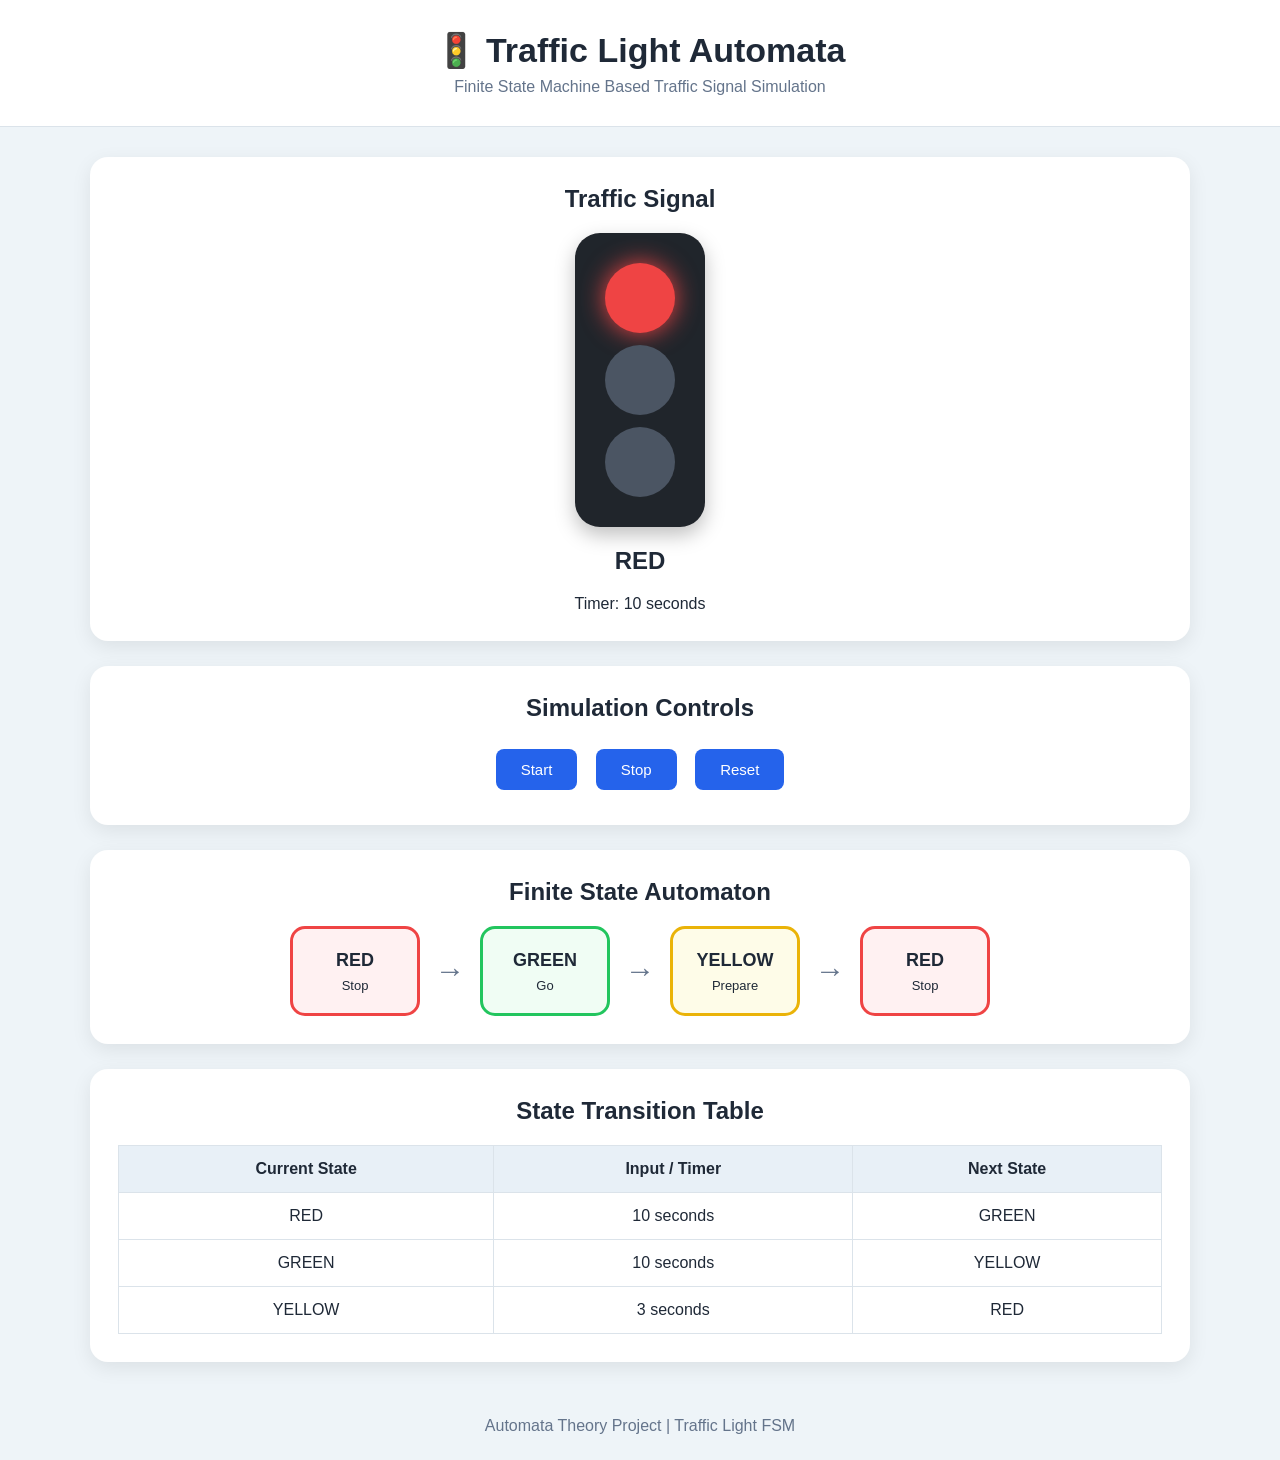
==== index.html @ dbdfe827 "Initial traffic light automata website" ====
<!DOCTYPE html>
<html lang="en">

<head>
    <meta charset="UTF-8">
    <meta name="viewport" content="width=device-width, initial-scale=1.0">

    <title>Traffic Light Automata</title>

    <link rel="stylesheet" href="style.css">
</head>

<body>

    <header>
        <h1>🚦 Traffic Light Automata</h1>
        <p>Finite State Machine Based Traffic Signal Simulation</p>
    </header>

    <main>

        <!-- Traffic Signal -->
        <section class="card">

            <h2>Traffic Signal</h2>

            <div class="traffic-light">

                <div id="red" class="light"></div>

                <div id="yellow" class="light"></div>

                <div id="green" class="light"></div>

            </div>

            <h2 id="currentState">RED</h2>

            <p>
                Timer:
                <span id="timer">10</span> seconds
            </p>

        </section>


        <!-- Controls -->
        <section class="card">

            <h2>Simulation Controls</h2>

            <button onclick="startSimulation()">
                Start
            </button>

            <button onclick="stopSimulation()">
                Stop
            </button>

            <button onclick="resetSimulation()">
                Reset
            </button>

        </section>


        <!-- Automata -->
        <section class="card automata">

            <h2>Finite State Automaton</h2>

            <div class="states">

                <div class="state red-state">
                    <strong>RED</strong>
                    <span>Stop</span>
                </div>

                <div class="arrow">→</div>

                <div class="state green-state">
                    <strong>GREEN</strong>
                    <span>Go</span>
                </div>

                <div class="arrow">→</div>

                <div class="state yellow-state">
                    <strong>YELLOW</strong>
                    <span>Prepare</span>
                </div>

                <div class="arrow">→</div>

                <div class="state red-state">
                    <strong>RED</strong>
                    <span>Stop</span>
                </div>

            </div>

        </section>


        <!-- Transition Table -->
        <section class="card">

            <h2>State Transition Table</h2>

            <table>

                <tr>
                    <th>Current State</th>
                    <th>Input / Timer</th>
                    <th>Next State</th>
                </tr>

                <tr>
                    <td>RED</td>
                    <td>10 seconds</td>
                    <td>GREEN</td>
                </tr>

                <tr>
                    <td>GREEN</td>
                    <td>10 seconds</td>
                    <td>YELLOW</td>
                </tr>

                <tr>
                    <td>YELLOW</td>
                    <td>3 seconds</td>
                    <td>RED</td>
                </tr>

            </table>

        </section>

    </main>


    <footer>

        <p>
            Automata Theory Project | Traffic Light FSM
        </p>

    </footer>


    <script src="script.js"></script>

</body>

</html>
---- style.css ----
* {
    margin: 0;
    padding: 0;
    box-sizing: border-box;
}

body {
    font-family: Arial, sans-serif;
    background: #eef4f8;
    color: #1f2937;
    min-height: 100vh;
}

header {
    background: white;
    padding: 30px;
    text-align: center;
    border-bottom: 1px solid #dbe3ea;
}

header h1 {
    font-size: 34px;
    margin-bottom: 8px;
}

header p {
    color: #64748b;
    font-size: 16px;
}

main {
    width: 90%;
    max-width: 1100px;
    margin: 30px auto;
}

.card {
    background: white;
    border-radius: 18px;
    padding: 28px;
    margin-bottom: 25px;
    box-shadow: 0 6px 20px rgba(0, 0, 0, 0.08);
    text-align: center;
}

.card h2 {
    margin-bottom: 20px;
}

/* Traffic Light */

.traffic-light {
    background: #20252b;
    width: 130px;
    padding: 18px;
    margin: 20px auto;
    border-radius: 25px;
    box-shadow: 0 8px 20px rgba(0, 0, 0, 0.25);
}

.light {
    width: 70px;
    height: 70px;
    border-radius: 50%;
    margin: 12px auto;
    background: #4b5563;
    transition: 0.3s;
}

#red.active {
    background: #ef4444;
    box-shadow: 0 0 25px #ef4444;
}

#yellow.active {
    background: #facc15;
    box-shadow: 0 0 25px #facc15;
}

#green.active {
    background: #22c55e;
    box-shadow: 0 0 25px #22c55e;
}

/* Buttons */

button {
    border: none;
    padding: 12px 25px;
    margin: 7px;
    border-radius: 8px;
    background: #2563eb;
    color: white;
    font-size: 15px;
    cursor: pointer;
    transition: 0.2s;
}

button:hover {
    transform: translateY(-2px);
    opacity: 0.9;
}

/* Automata States */

.states {
    display: flex;
    justify-content: center;
    align-items: center;
    gap: 15px;
    flex-wrap: wrap;
}

.state {
    width: 130px;
    height: 90px;
    border-radius: 15px;
    display: flex;
    flex-direction: column;
    justify-content: center;
    gap: 7px;
    border: 3px solid;
}

.state strong {
    font-size: 18px;
}

.state span {
    font-size: 13px;
}

.red-state {
    border-color: #ef4444;
    background: #fff1f2;
}

.green-state {
    border-color: #22c55e;
    background: #f0fdf4;
}

.yellow-state {
    border-color: #eab308;
    background: #fefce8;
}

.arrow {
    font-size: 30px;
    font-weight: bold;
    color: #64748b;
}

/* Table */

table {
    width: 100%;
    border-collapse: collapse;
    margin-top: 15px;
}

th,
td {
    padding: 14px;
    border: 1px solid #dbe3ea;
}

th {
    background: #e8f0f7;
}

tr:hover {
    background: #f8fafc;
}

footer {
    text-align: center;
    padding: 25px;
    color: #64748b;
}

/* Mobile */

@media (max-width: 700px) {

    header h1 {
        font-size: 26px;
    }

    .states {
        flex-direction: column;
    }

    .arrow {
        transform: rotate(90deg);
    }

    table {
        font-size: 13px;
    }
}
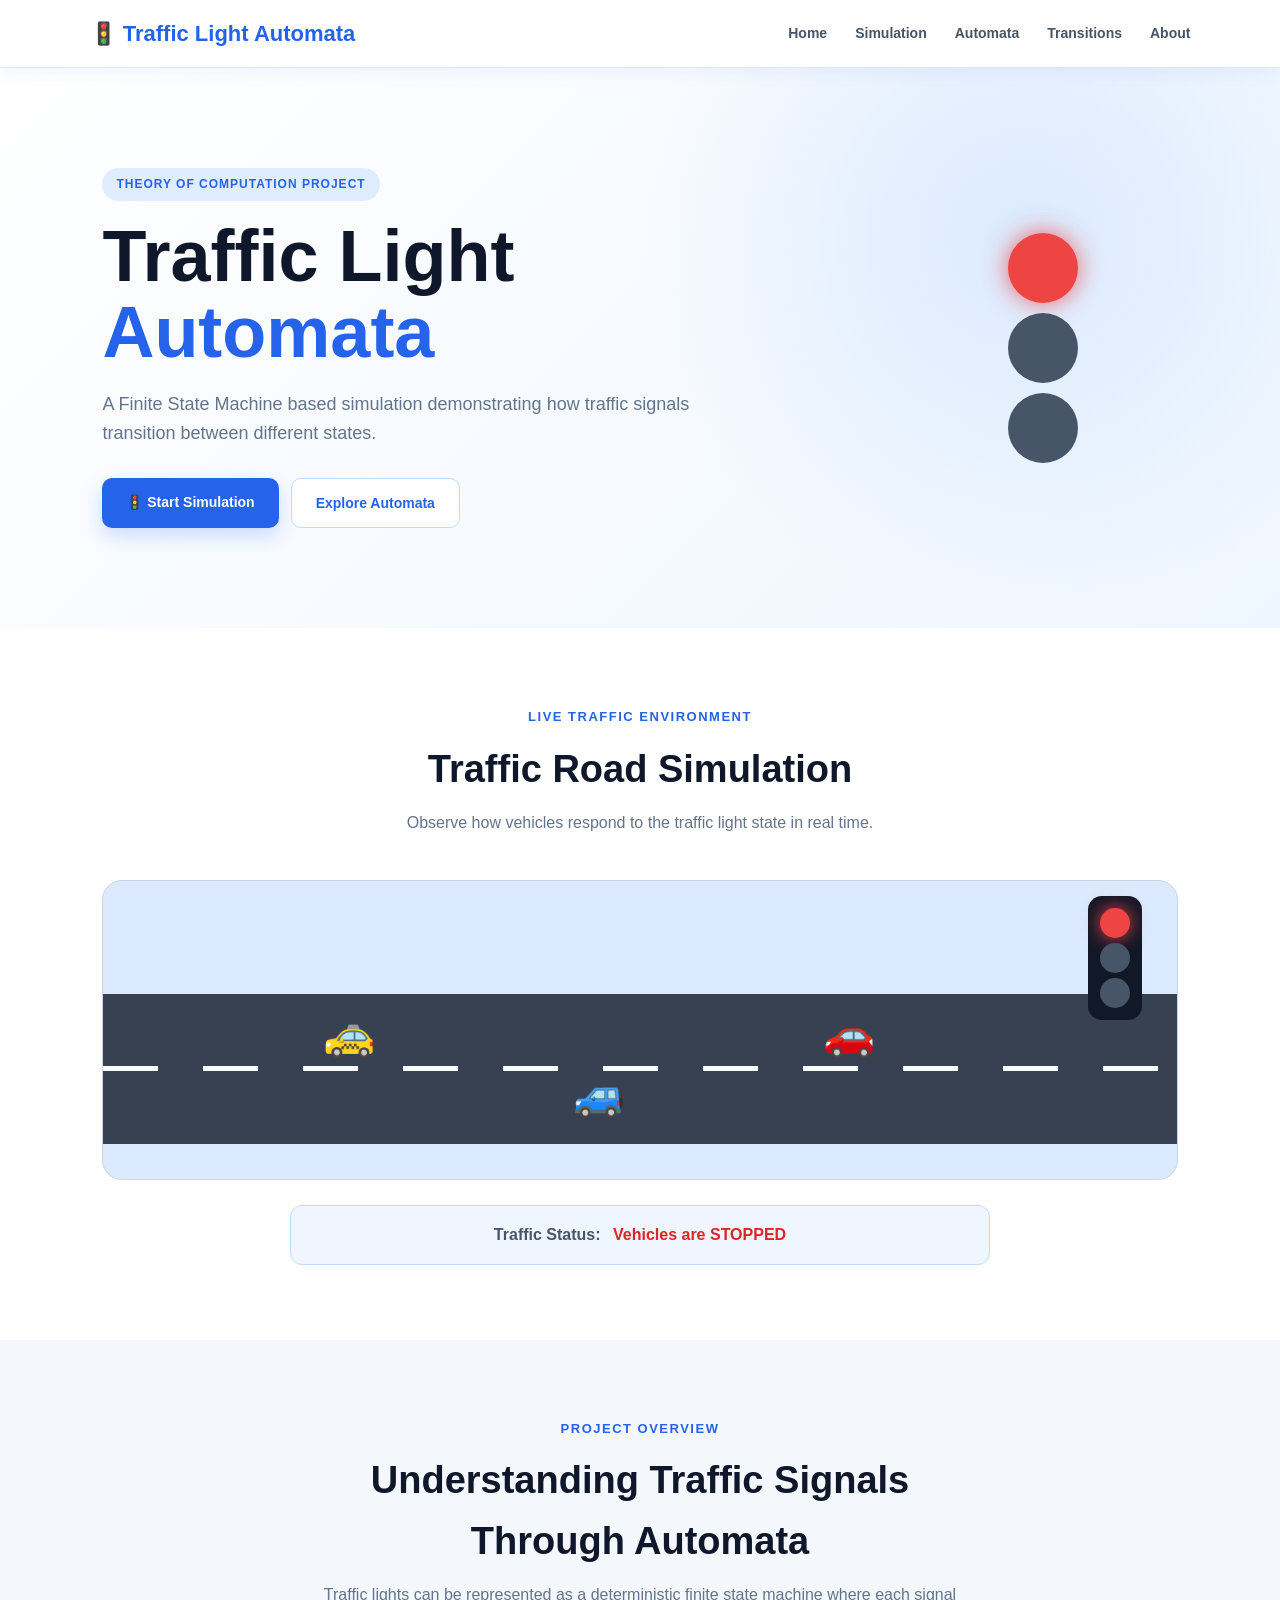
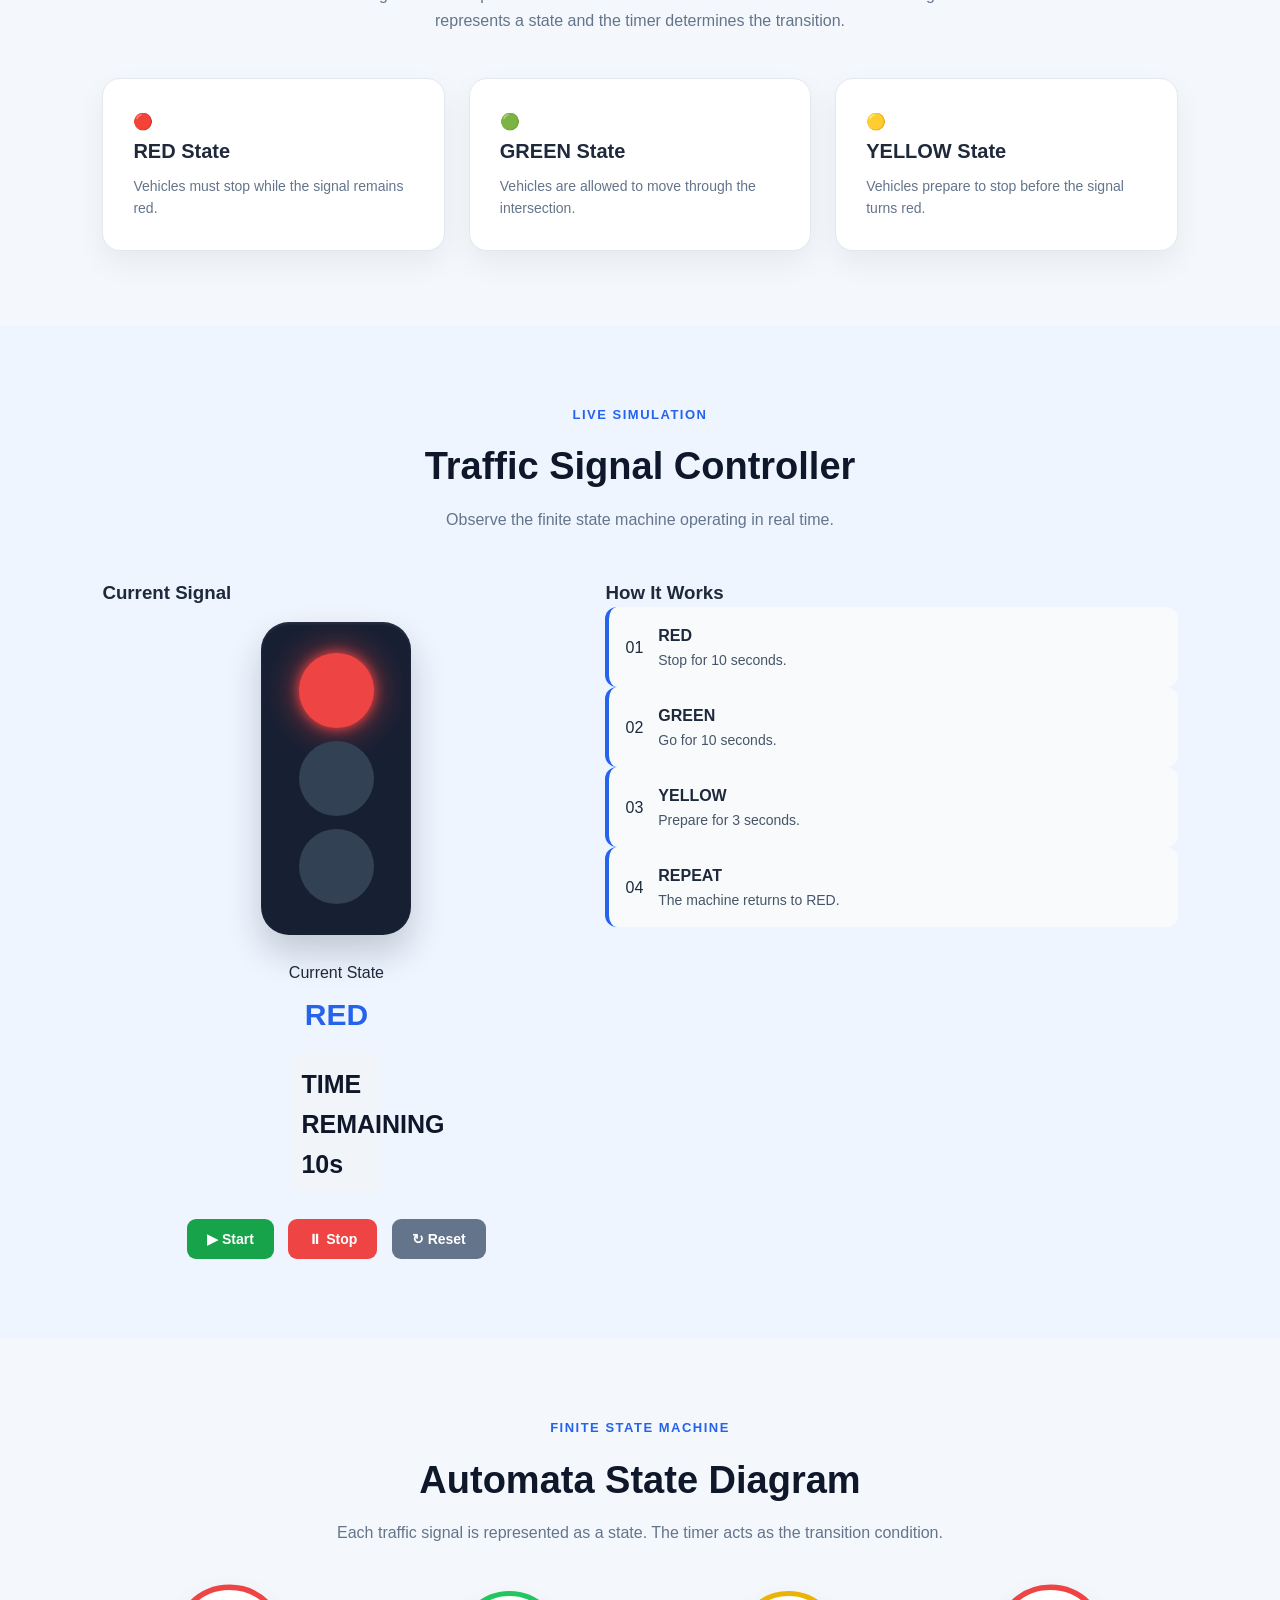
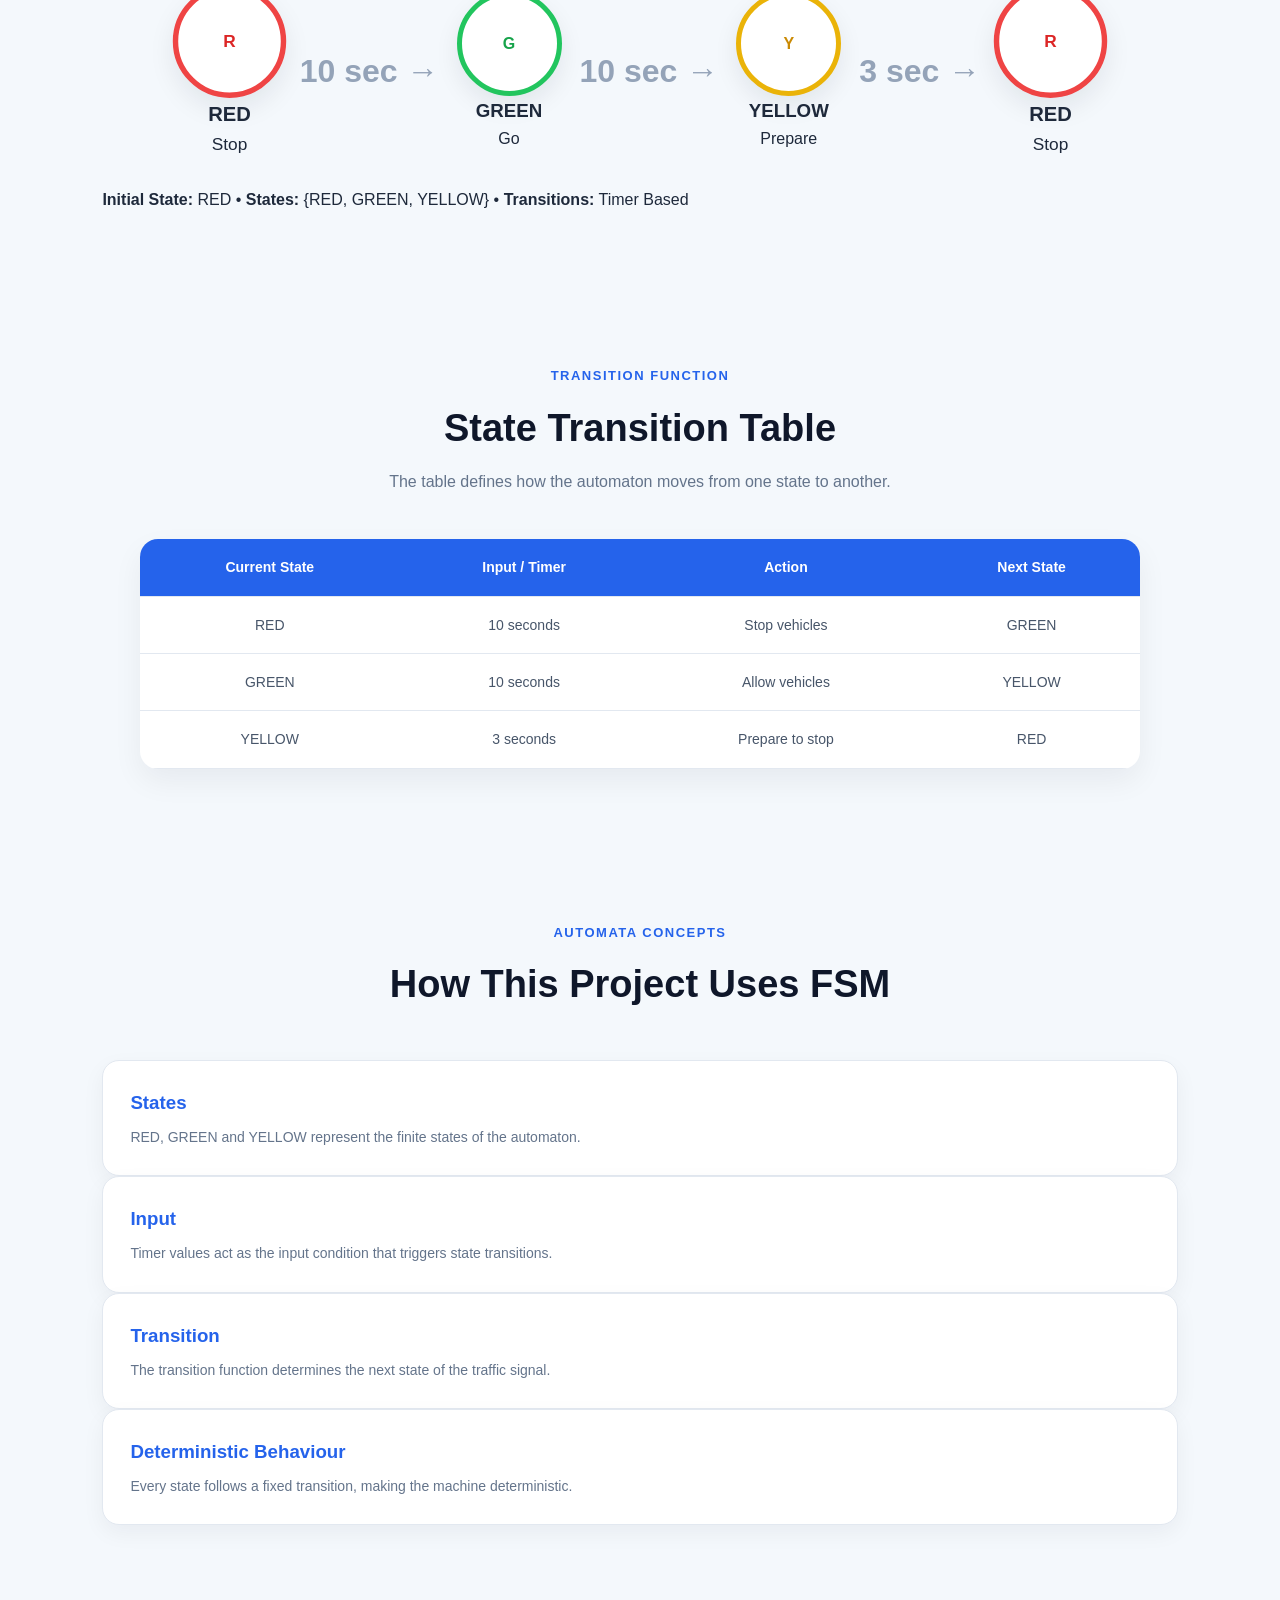
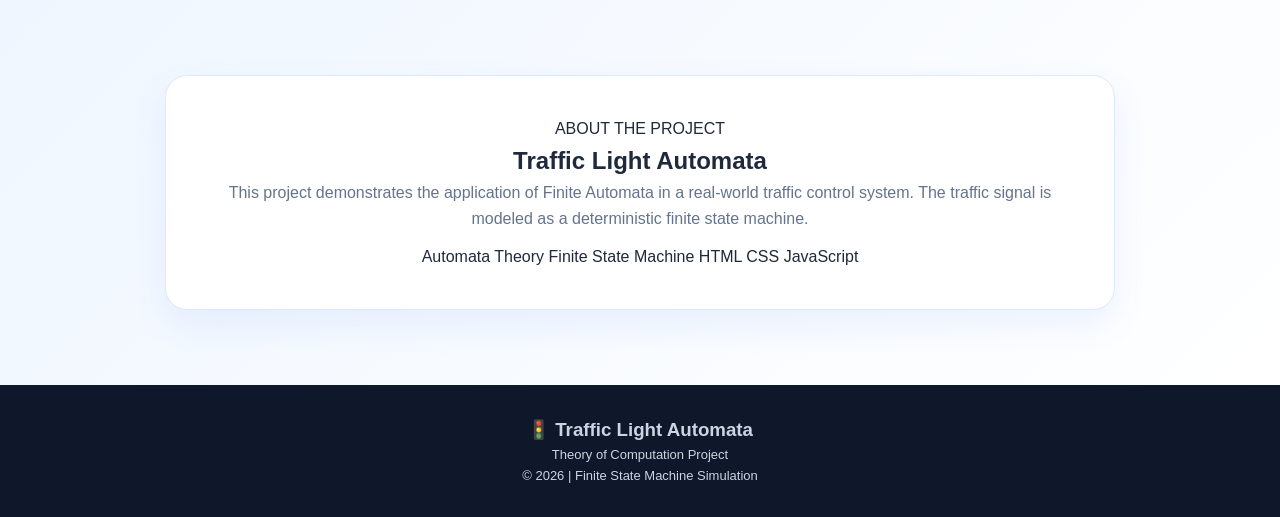
==== commit b3b44433: "Fix traffic road vehicles and signal" ====
--- a/index.html
+++ b/index.html
@@ -5,147 +5,679 @@
     <meta charset="UTF-8">
     <meta name="viewport" content="width=device-width, initial-scale=1.0">
 
-    <title>Traffic Light Automata</title>
+    <title>Traffic Light Automata | FSM Simulation</title>
 
     <link rel="stylesheet" href="style.css">
 </head>
 
 <body>
 
-    <header>
-        <h1>🚦 Traffic Light Automata</h1>
-        <p>Finite State Machine Based Traffic Signal Simulation</p>
-    </header>
-
-    <main>
-
-        <!-- Traffic Signal -->
-        <section class="card">
-
-            <h2>Traffic Signal</h2>
-
-            <div class="traffic-light">
-
-                <div id="red" class="light"></div>
-
-                <div id="yellow" class="light"></div>
-
-                <div id="green" class="light"></div>
-
-            </div>
-
-            <h2 id="currentState">RED</h2>
+    <!-- Navigation -->
+
+    <nav class="navbar">
+
+        <div class="logo">
+            🚦 Traffic Light Automata
+        </div>
+
+        <div class="nav-links">
+            <a href="#home">Home</a>
+            <a href="#simulation">Simulation</a>
+            <a href="#automata">Automata</a>
+            <a href="#transition">Transitions</a>
+            <a href="#about">About</a>
+        </div>
+
+    </nav>
+
+
+    <!-- Hero Section -->
+
+    <section id="home" class="hero">
+
+        <div class="hero-content">
+
+            <span class="badge">
+                THEORY OF COMPUTATION PROJECT
+            </span>
+
+            <h1>
+                Traffic Light
+                <span>Automata</span>
+            </h1>
 
             <p>
-                Timer:
-                <span id="timer">10</span> seconds
+                A Finite State Machine based simulation
+                demonstrating how traffic signals transition
+                between different states.
             </p>
 
-        </section>
-
-
-        <!-- Controls -->
-        <section class="card">
-
-            <h2>Simulation Controls</h2>
-
-            <button onclick="startSimulation()">
-                Start
-            </button>
-
-            <button onclick="stopSimulation()">
-                Stop
-            </button>
-
-            <button onclick="resetSimulation()">
-                Reset
-            </button>
-
-        </section>
-
-
-        <!-- Automata -->
-        <section class="card automata">
-
-            <h2>Finite State Automaton</h2>
-
-            <div class="states">
-
-                <div class="state red-state">
-                    <strong>RED</strong>
-                    <span>Stop</span>
-                </div>
-
-                <div class="arrow">→</div>
-
-                <div class="state green-state">
-                    <strong>GREEN</strong>
-                    <span>Go</span>
-                </div>
-
-                <div class="arrow">→</div>
-
-                <div class="state yellow-state">
-                    <strong>YELLOW</strong>
-                    <span>Prepare</span>
-                </div>
-
-                <div class="arrow">→</div>
-
-                <div class="state red-state">
-                    <strong>RED</strong>
-                    <span>Stop</span>
-                </div>
-
-            </div>
-
-        </section>
-
-
-        <!-- Transition Table -->
-        <section class="card">
+            <div class="hero-buttons">
+
+                <a href="#simulation" class="primary-btn">
+                    🚦 Start Simulation
+                </a>
+
+                <a href="#automata" class="secondary-btn">
+                    Explore Automata
+                </a>
+
+            </div>
+
+        </div>
+
+        <div class="hero-visual">
+
+            <div class="mini-signal">
+
+                <div id="hero-red" class="mini-light red"></div>
+
+                <div id="hero-yellow" class="mini-light yellow"></div>
+
+                <div id="hero-green" class="mini-light green"></div>
+
+            </div>
+
+        </div>
+
+    </section>
+    <!-- ================================
+     TRAFFIC ROAD SIMULATION
+================================ -->
+
+    <section class="road-section" id="road">
+
+        <div class="section-heading">
+            <span>LIVE TRAFFIC ENVIRONMENT</span>
+            <h2>Traffic Road Simulation</h2>
+            <p>
+                Observe how vehicles respond to the traffic light
+                state in real time.
+            </p>
+        </div>
+
+        <div class="road-container">
+
+            <div class="road-signal">
+                <div class="road-signal-box">
+                    <div class="road-light active" id="road-red"></div>
+                    <div class="road-light" id="road-yellow"></div>
+                    <div class="road-light" id="road-green"></div>
+                </div>
+            </div>
+
+            <div class="road">
+
+                <div class="road-line"></div>
+
+                <div class="car car-one">🚗</div>
+
+                <div class="car car-two">🚙</div>
+
+                <div class="car car-three">🚕</div>
+
+            </div>
+
+        </div>
+
+        <div class="traffic-status">
+            <strong>Traffic Status:</strong>
+            <span id="trafficStatus">Vehicles are STOPPED</span>
+        </div>
+
+    </section>
+
+
+    <!-- Project Overview -->
+
+    <section class=" section overview">
+
+        <div class="section-heading">
+
+            <span>PROJECT OVERVIEW</span>
+
+            <h2>
+                Understanding Traffic Signals Through Automata
+            </h2>
+
+            <p>
+                Traffic lights can be represented as a deterministic
+                finite state machine where each signal represents
+                a state and the timer determines the transition.
+            </p>
+
+        </div>
+
+
+        <div class="info-grid">
+
+            <div class="info-card">
+
+                <div class="icon">🔴</div>
+
+                <h3>RED State</h3>
+
+                <p>
+                    Vehicles must stop while the signal remains red.
+                </p>
+
+            </div>
+
+
+            <div class="info-card">
+
+                <div class="icon">🟢</div>
+
+                <h3>GREEN State</h3>
+
+                <p>
+                    Vehicles are allowed to move through the intersection.
+                </p>
+
+            </div>
+
+
+            <div class="info-card">
+
+                <div class="icon">🟡</div>
+
+                <h3>YELLOW State</h3>
+
+                <p>
+                    Vehicles prepare to stop before the signal turns red.
+                </p>
+
+            </div>
+
+        </div>
+
+    </section>
+
+
+    <!-- Simulation -->
+
+    <section id="simulation" class="section simulation-section">
+
+        <div class="section-heading">
+
+            <span>LIVE SIMULATION</span>
+
+            <h2>Traffic Signal Controller</h2>
+
+            <p>
+                Observe the finite state machine operating in real time.
+            </p>
+
+        </div>
+
+
+        <div class="simulation-container">
+
+
+            <!-- Traffic Light -->
+
+            <div class="signal-panel">
+
+                <h3>Current Signal</h3>
+
+                <div class="traffic-light">
+
+                    <div id="red" class="light"></div>
+
+                    <div id="yellow" class="light"></div>
+
+                    <div id="green" class="light"></div>
+
+                </div>
+
+                <div class="state-display">
+
+                    <span>Current State</span>
+
+                    <h2 id="currentState">RED</h2>
+
+                </div>
+
+                <div class="timer-box">
+
+                    <span>TIME REMAINING</span>
+
+                    <strong>
+                        <span id="timer">10</span>s
+                    </strong>
+
+                </div>
+
+
+                <div class="controls">
+
+                    <button onclick="startSimulation()" class="start-btn">
+                        ▶ Start
+                    </button>
+
+                    <button onclick="stopSimulation()" class="stop-btn">
+                        ⏸ Stop
+                    </button>
+
+                    <button onclick="resetSimulation()" class="reset-btn">
+                        ↻ Reset
+                    </button>
+
+                </div>
+
+            </div>
+
+
+            <!-- State Information -->
+
+            <div class="simulation-info">
+
+                <h3>How It Works</h3>
+
+                <div class="rule">
+
+                    <span>01</span>
+
+                    <div>
+                        <strong>RED</strong>
+                        <p>Stop for 10 seconds.</p>
+                    </div>
+
+                </div>
+
+
+                <div class="rule">
+
+                    <span>02</span>
+
+                    <div>
+                        <strong>GREEN</strong>
+                        <p>Go for 10 seconds.</p>
+                    </div>
+
+                </div>
+
+
+                <div class="rule">
+
+                    <span>03</span>
+
+                    <div>
+                        <strong>YELLOW</strong>
+                        <p>Prepare for 3 seconds.</p>
+                    </div>
+
+                </div>
+
+
+                <div class="rule">
+
+                    <span>04</span>
+
+                    <div>
+                        <strong>REPEAT</strong>
+                        <p>The machine returns to RED.</p>
+                    </div>
+
+                </div>
+
+            </div>
+
+        </div>
+
+    </section>
+
+
+    <!-- Automata -->
+
+    <section id="automata" class="section automata-section">
+
+        <div class="section-heading">
+
+            <span>FINITE STATE MACHINE</span>
+
+            <h2>Automata State Diagram</h2>
+
+            <p>
+                Each traffic signal is represented as a state.
+                The timer acts as the transition condition.
+            </p>
+
+        </div>
+
+
+        <div class="fsm-diagram">
+
+
+            <div class="fsm-state red-node">
+
+                <div class="node-circle">
+                    R
+                </div>
+
+                <h3>RED</h3>
+
+                <p>Stop</p>
+
+            </div>
+
+
+            <div class="transition-arrow">
+
+                <span>10 sec</span>
+
+                <strong>→</strong>
+
+            </div>
+
+
+            <div class="fsm-state green-node">
+
+                <div class="node-circle">
+                    G
+                </div>
+
+                <h3>GREEN</h3>
+
+                <p>Go</p>
+
+            </div>
+
+
+            <div class="transition-arrow">
+
+                <span>10 sec</span>
+
+                <strong>→</strong>
+
+            </div>
+
+
+            <div class="fsm-state yellow-node">
+
+                <div class="node-circle">
+                    Y
+                </div>
+
+                <h3>YELLOW</h3>
+
+                <p>Prepare</p>
+
+            </div>
+
+
+            <div class="transition-arrow">
+
+                <span>3 sec</span>
+
+                <strong>→</strong>
+
+            </div>
+
+
+            <div class="fsm-state red-node">
+
+                <div class="node-circle">
+                    R
+                </div>
+
+                <h3>RED</h3>
+
+                <p>Stop</p>
+
+            </div>
+
+        </div>
+
+
+        <div class="fsm-formula">
+
+            <strong>Initial State:</strong> RED
+
+            <span>•</span>
+
+            <strong>States:</strong> {RED, GREEN, YELLOW}
+
+            <span>•</span>
+
+            <strong>Transitions:</strong> Timer Based
+
+        </div>
+
+    </section>
+
+
+    <!-- Transition Table -->
+
+    <section id="transition" class="section transition-section">
+
+        <div class="section-heading">
+
+            <span>TRANSITION FUNCTION</span>
 
             <h2>State Transition Table</h2>
 
+            <p>
+                The table defines how the automaton moves from
+                one state to another.
+            </p>
+
+        </div>
+
+
+        <div class="table-wrapper">
+
             <table>
 
-                <tr>
-                    <th>Current State</th>
-                    <th>Input / Timer</th>
-                    <th>Next State</th>
-                </tr>
-
-                <tr>
-                    <td>RED</td>
-                    <td>10 seconds</td>
-                    <td>GREEN</td>
-                </tr>
-
-                <tr>
-                    <td>GREEN</td>
-                    <td>10 seconds</td>
-                    <td>YELLOW</td>
-                </tr>
-
-                <tr>
-                    <td>YELLOW</td>
-                    <td>3 seconds</td>
-                    <td>RED</td>
-                </tr>
+                <thead>
+
+                    <tr>
+
+                        <th>Current State</th>
+
+                        <th>Input / Timer</th>
+
+                        <th>Action</th>
+
+                        <th>Next State</th>
+
+                    </tr>
+
+                </thead>
+
+
+                <tbody>
+
+                    <tr>
+
+                        <td>
+                            <span class="table-state red-text">
+                                RED
+                            </span>
+                        </td>
+
+                        <td>10 seconds</td>
+
+                        <td>Stop vehicles</td>
+
+                        <td>
+                            <span class="table-state green-text">
+                                GREEN
+                            </span>
+                        </td>
+
+                    </tr>
+
+
+                    <tr>
+
+                        <td>
+                            <span class="table-state green-text">
+                                GREEN
+                            </span>
+                        </td>
+
+                        <td>10 seconds</td>
+
+                        <td>Allow vehicles</td>
+
+                        <td>
+                            <span class="table-state yellow-text">
+                                YELLOW
+                            </span>
+                        </td>
+
+                    </tr>
+
+
+                    <tr>
+
+                        <td>
+                            <span class="table-state yellow-text">
+                                YELLOW
+                            </span>
+                        </td>
+
+                        <td>3 seconds</td>
+
+                        <td>Prepare to stop</td>
+
+                        <td>
+                            <span class="table-state red-text">
+                                RED
+                            </span>
+                        </td>
+
+                    </tr>
+
+                </tbody>
 
             </table>
 
-        </section>
-
-    </main>
-
+        </div>
+
+    </section>
+
+
+    <!-- Automata Concepts -->
+
+    <section class="section concepts-section">
+
+        <div class="section-heading">
+
+            <span>AUTOMATA CONCEPTS</span>
+
+            <h2>How This Project Uses FSM</h2>
+
+        </div>
+
+
+        <div class="concept-grid">
+
+            <div class="concept-card">
+
+                <h3>States</h3>
+
+                <p>
+                    RED, GREEN and YELLOW represent
+                    the finite states of the automaton.
+                </p>
+
+            </div>
+
+
+            <div class="concept-card">
+
+                <h3>Input</h3>
+
+                <p>
+                    Timer values act as the input condition
+                    that triggers state transitions.
+                </p>
+
+            </div>
+
+
+            <div class="concept-card">
+
+                <h3>Transition</h3>
+
+                <p>
+                    The transition function determines
+                    the next state of the traffic signal.
+                </p>
+
+            </div>
+
+
+            <div class="concept-card">
+
+                <h3>Deterministic Behaviour</h3>
+
+                <p>
+                    Every state follows a fixed transition,
+                    making the machine deterministic.
+                </p>
+
+            </div>
+
+        </div>
+
+    </section>
+
+
+    <!-- About -->
+
+    <section id="about" class="section about-section">
+
+        <div class="about-card">
+
+            <span>ABOUT THE PROJECT</span>
+
+            <h2>
+                Traffic Light Automata
+            </h2>
+
+            <p>
+                This project demonstrates the application of
+                Finite Automata in a real-world traffic control
+                system. The traffic signal is modeled as a
+                deterministic finite state machine.
+            </p>
+
+            <div class="project-tags">
+
+                <span>Automata Theory</span>
+
+                <span>Finite State Machine</span>
+
+                <span>HTML</span>
+
+                <span>CSS</span>
+
+                <span>JavaScript</span>
+
+            </div>
+
+        </div>
+
+    </section>
+
+
+    <!-- Footer -->
 
     <footer>
 
+        <h3>🚦 Traffic Light Automata</h3>
+
         <p>
-            Automata Theory Project | Traffic Light FSM
+            Theory of Computation Project
         </p>
 
+        <p class="copyright">
+            © 2026 | Finite State Machine Simulation
+        </p>
+
     </footer>
 
 
--- a/style.css
+++ b/style.css
@@ -1,201 +1,1381 @@
+/* ================================
+   GLOBAL RESET
+================================ */
+
 * {
     margin: 0;
     padding: 0;
     box-sizing: border-box;
 }
 
+html {
+    scroll-behavior: smooth;
+}
+
 body {
-    font-family: Arial, sans-serif;
-    background: #eef4f8;
-    color: #1f2937;
-    min-height: 100vh;
-}
-
-header {
-    background: white;
-    padding: 30px;
-    text-align: center;
-    border-bottom: 1px solid #dbe3ea;
-}
-
-header h1 {
-    font-size: 34px;
-    margin-bottom: 8px;
-}
-
-header p {
+    font-family: "Segoe UI", Arial, sans-serif;
+    background: #f4f8fc;
+    color: #1e293b;
+    line-height: 1.6;
+}
+
+
+/* ================================
+   NAVIGATION BAR
+================================ */
+
+.navbar {
+    position: sticky;
+    top: 0;
+    z-index: 1000;
+
+    display: flex;
+    justify-content: space-between;
+    align-items: center;
+
+    padding: 16px 7%;
+
+    background: rgba(255, 255, 255, 0.96);
+    border-bottom: 1px solid #e2e8f0;
+
+    box-shadow: 0 4px 18px rgba(30, 64, 175, 0.06);
+}
+
+.logo {
+    font-size: 22px;
+    font-weight: 800;
+    color: #2563eb;
+}
+
+.nav-links {
+    display: flex;
+    gap: 28px;
+    list-style: none;
+}
+
+.nav-links a {
+    text-decoration: none;
+    color: #475569;
+    font-size: 14px;
+    font-weight: 600;
+
+    transition: 0.25s;
+}
+
+.nav-links a:hover {
+    color: #2563eb;
+}
+
+
+/* ================================
+   HERO SECTION
+================================ */
+
+.hero {
+    min-height: 560px;
+
+    display: flex;
+    align-items: center;
+    justify-content: space-between;
+
+    gap: 60px;
+
+    padding: 80px 8%;
+
+    background:
+        radial-gradient(circle at 80% 30%, #dbeafe 0%, transparent 35%),
+        linear-gradient(135deg, #ffffff, #eef6ff);
+}
+
+.hero-content {
+    max-width: 650px;
+}
+
+.badge {
+    display: inline-block;
+
+    padding: 7px 14px;
+    margin-bottom: 18px;
+
+    border-radius: 30px;
+
+    background: #e0ecff;
+    color: #2563eb;
+
+    font-size: 12px;
+    font-weight: 800;
+    letter-spacing: 1px;
+}
+
+.hero h1 {
+    font-size: clamp(42px, 6vw, 72px);
+    line-height: 1.05;
+
+    margin-bottom: 20px;
+
+    color: #0f172a;
+}
+
+.hero h1 span {
+    color: #2563eb;
+}
+
+.hero p {
+    max-width: 600px;
+
     color: #64748b;
-    font-size: 16px;
-}
-
-main {
-    width: 90%;
-    max-width: 1100px;
-    margin: 30px auto;
-}
-
-.card {
-    background: white;
-    border-radius: 18px;
-    padding: 28px;
-    margin-bottom: 25px;
-    box-shadow: 0 6px 20px rgba(0, 0, 0, 0.08);
-    text-align: center;
-}
-
-.card h2 {
-    margin-bottom: 20px;
-}
-
-/* Traffic Light */
-
-.traffic-light {
-    background: #20252b;
-    width: 130px;
-    padding: 18px;
-    margin: 20px auto;
-    border-radius: 25px;
-    box-shadow: 0 8px 20px rgba(0, 0, 0, 0.25);
-}
-
-.light {
-    width: 70px;
-    height: 70px;
-    border-radius: 50%;
-    margin: 12px auto;
-    background: #4b5563;
-    transition: 0.3s;
-}
-
-#red.active {
-    background: #ef4444;
-    box-shadow: 0 0 25px #ef4444;
-}
-
-#yellow.active {
-    background: #facc15;
-    box-shadow: 0 0 25px #facc15;
-}
-
-#green.active {
-    background: #22c55e;
-    box-shadow: 0 0 25px #22c55e;
-}
-
-/* Buttons */
-
-button {
-    border: none;
-    padding: 12px 25px;
-    margin: 7px;
-    border-radius: 8px;
+    font-size: 18px;
+
+    margin-bottom: 30px;
+}
+
+.hero-buttons {
+    display: flex;
+    gap: 12px;
+    flex-wrap: wrap;
+}
+
+.primary-btn,
+.secondary-btn {
+    display: inline-block;
+
+    padding: 13px 24px;
+
+    border-radius: 10px;
+
+    text-decoration: none;
+
+    font-weight: 700;
+    font-size: 14px;
+
+    transition: 0.25s;
+}
+
+.primary-btn {
     background: #2563eb;
     color: white;
-    font-size: 15px;
-    cursor: pointer;
-    transition: 0.2s;
-}
-
-button:hover {
-    transform: translateY(-2px);
-    opacity: 0.9;
-}
-
-/* Automata States */
-
-.states {
+
+    box-shadow: 0 8px 20px rgba(37, 99, 235, 0.22);
+}
+
+.primary-btn:hover {
+    transform: translateY(-3px);
+    background: #1d4ed8;
+}
+
+.secondary-btn {
+    background: white;
+    color: #2563eb;
+    border: 1px solid #bfdbfe;
+}
+
+.secondary-btn:hover {
+    transform: translateY(-3px);
+    background: #eff6ff;
+}
+
+
+/* ================================
+   HERO TRAFFIC SIGNAL
+================================ */
+
+.hero-visual {
     display: flex;
     justify-content: center;
     align-items: center;
-    gap: 15px;
-    flex-wrap: wrap;
-}
-
-.state {
-    width: 130px;
-    height: 90px;
-    border-radius: 15px;
+
+    min-width: 270px;
+}
+
+.hero-signal {
+    width: 155px;
+    padding: 22px 18px;
+
+    background: #172033;
+
+    border-radius: 28px;
+
+    box-shadow:
+        0 25px 50px rgba(15, 23, 42, 0.22),
+        inset 0 2px 2px rgba(255, 255, 255, 0.08);
+
+    position: relative;
+}
+
+.hero-signal::after {
+    content: "";
+
+    position: absolute;
+
+    width: 35px;
+    height: 120px;
+
+    background: #172033;
+
+    bottom: -115px;
+    left: 60px;
+
+    border-radius: 0 0 12px 12px;
+}
+
+.mini-light {
+    width: 70px;
+    height: 70px;
+
+    margin: 10px auto;
+
+    border-radius: 50%;
+
+    background: #334155;
+
+    transition: 0.4s;
+}
+
+#hero-red {
+    background: #ef4444;
+    box-shadow: 0 0 28px rgba(239, 68, 68, 0.75);
+}
+
+#hero-yellow {
+    background: #475569;
+}
+
+#hero-green {
+    background: #475569;
+}
+
+
+/* ================================
+   MAIN SECTIONS
+================================ */
+
+section {
+    padding: 75px 8%;
+}
+
+.section-heading {
+    max-width: 700px;
+    margin: 0 auto 45px;
+
+    text-align: center;
+}
+
+.section-heading span {
+    color: #2563eb;
+
+    font-size: 13px;
+    font-weight: 800;
+
+    letter-spacing: 1.5px;
+    text-transform: uppercase;
+}
+
+.section-heading h2 {
+    margin: 10px 0;
+
+    font-size: 38px;
+    color: #0f172a;
+}
+
+.section-heading p {
+    color: #64748b;
+}
+
+
+/* ================================
+   OVERVIEW CARDS
+================================ */
+
+.info-grid {
+    max-width: 1100px;
+    margin: auto;
+
+    display: grid;
+    grid-template-columns: repeat(3, 1fr);
+
+    gap: 24px;
+}
+
+.info-card {
+    padding: 30px;
+
+    background: white;
+
+    border-radius: 18px;
+
+    border: 1px solid #e2e8f0;
+
+    box-shadow: 0 12px 30px rgba(15, 23, 42, 0.06);
+
+    transition: 0.3s;
+}
+
+.info-card:hover {
+    transform: translateY(-7px);
+
+    box-shadow: 0 18px 35px rgba(37, 99, 235, 0.12);
+}
+
+.info-icon {
+    width: 52px;
+    height: 52px;
+
+    display: flex;
+    align-items: center;
+    justify-content: center;
+
+    margin-bottom: 18px;
+
+    border-radius: 14px;
+
+    font-size: 24px;
+}
+
+.red-icon {
+    background: #fee2e2;
+}
+
+.green-icon {
+    background: #dcfce7;
+}
+
+.yellow-icon {
+    background: #fef3c7;
+}
+
+.info-card h3 {
+    margin-bottom: 8px;
+
+    font-size: 20px;
+}
+
+.info-card p {
+    color: #64748b;
+    font-size: 14px;
+}
+
+
+/* ================================
+   SIMULATION SECTION
+================================ */
+
+.simulation-section {
+    background: #eef5ff;
+}
+
+.simulation-container {
+    max-width: 1100px;
+    margin: auto;
+
+    display: grid;
+    grid-template-columns: 0.9fr 1.1fr;
+
+    gap: 35px;
+}
+
+.simulation-card,
+.state-card {
+    background: white;
+
+    border-radius: 22px;
+
+    padding: 35px;
+
+    border: 1px solid #dbeafe;
+
+    box-shadow: 0 15px 35px rgba(37, 99, 235, 0.08);
+}
+
+.simulation-card h3,
+.state-card h3 {
+    margin-bottom: 25px;
+
+    font-size: 22px;
+}
+
+
+/* ================================
+   TRAFFIC LIGHT
+================================ */
+
+.traffic-light {
+    width: 150px;
+
+    padding: 18px;
+
+    margin: 15px auto 25px;
+
+    background: #172033;
+
+    border-radius: 28px;
+
+    box-shadow:
+        0 18px 35px rgba(15, 23, 42, 0.2),
+        inset 0 2px 3px rgba(255, 255, 255, 0.08);
+}
+
+.light {
+    width: 75px;
+    height: 75px;
+
+    margin: 13px auto;
+
+    border-radius: 50%;
+
+    background: #334155;
+
+    transition: 0.35s;
+}
+
+#red.active {
+    background: #ef4444;
+    box-shadow:
+        0 0 12px #ef4444,
+        0 0 35px rgba(239, 68, 68, 0.75);
+}
+
+#yellow.active {
+    background: #facc15;
+    box-shadow:
+        0 0 12px #facc15,
+        0 0 35px rgba(250, 204, 21, 0.75);
+}
+
+#green.active {
+    background: #22c55e;
+    box-shadow:
+        0 0 12px #22c55e,
+        0 0 35px rgba(34, 197, 94, 0.75);
+}
+
+
+/* ================================
+   STATE + TIMER
+================================ */
+
+.state-display {
+    text-align: center;
+}
+
+.current-label {
+    color: #64748b;
+    font-size: 13px;
+}
+
+#currentState {
+    margin: 5px 0;
+
+    font-size: 30px;
+    font-weight: 800;
+
+    color: #2563eb;
+}
+
+.timer-box {
+    margin: 15px auto;
+
+    width: 90px;
+    padding: 10px;
+
+    border-radius: 12px;
+
+    background: #f1f5f9;
+
+    font-size: 25px;
+    font-weight: 800;
+
+    color: #0f172a;
+}
+
+
+/* ================================
+   BUTTONS
+================================ */
+
+.controls {
+    text-align: center;
+
+    margin-top: 20px;
+}
+
+button {
+    border: none;
+
+    padding: 12px 20px;
+    margin: 5px;
+
+    border-radius: 9px;
+
+    color: white;
+
+    font-size: 14px;
+    font-weight: 700;
+
+    cursor: pointer;
+
+    transition: 0.25s;
+}
+
+button:hover {
+    transform: translateY(-2px);
+}
+
+.start-btn {
+    background: #16a34a;
+}
+
+.stop-btn {
+    background: #ef4444;
+}
+
+.reset-btn {
+    background: #64748b;
+}
+
+
+/* ================================
+   RULES
+================================ */
+
+.rules {
     display: flex;
     flex-direction: column;
+
+    gap: 14px;
+}
+
+.rule {
+    display: flex;
+    align-items: center;
+
+    gap: 15px;
+
+    padding: 16px;
+
+    border-radius: 12px;
+
+    background: #f8fafc;
+
+    border-left: 4px solid #2563eb;
+}
+
+.rule-number {
+    min-width: 32px;
+    height: 32px;
+
+    display: flex;
+    align-items: center;
     justify-content: center;
-    gap: 7px;
-    border: 3px solid;
-}
-
-.state strong {
+
+    border-radius: 50%;
+
+    background: #dbeafe;
+    color: #2563eb;
+
+    font-weight: 800;
+}
+
+.rule p {
+    color: #475569;
+    font-size: 14px;
+}
+
+
+/* ================================
+   FSM DIAGRAM
+================================ */
+
+.fsm-section {
+    background: white;
+}
+
+.fsm-diagram {
+    max-width: 1000px;
+
+    margin: 35px auto;
+
+    display: flex;
+
+    align-items: center;
+    justify-content: center;
+
+    gap: 18px;
+
+    flex-wrap: wrap;
+}
+
+.fsm-state {
+    text-align: center;
+}
+
+.node-circle {
+    width: 105px;
+    height: 105px;
+
+    display: flex;
+    align-items: center;
+    justify-content: center;
+
+    border-radius: 50%;
+
+    background: white;
+
+    font-size: 16px;
+    font-weight: 800;
+
+    box-shadow: 0 10px 25px rgba(15, 23, 42, 0.08);
+}
+
+.red-node .node-circle {
+    border: 5px solid #ef4444;
+    color: #dc2626;
+}
+
+.green-node .node-circle {
+    border: 5px solid #22c55e;
+    color: #16a34a;
+}
+
+.yellow-node .node-circle {
+    border: 5px solid #eab308;
+    color: #ca8a04;
+}
+
+.transition-arrow {
+    font-size: 32px;
+    font-weight: 800;
+
+    color: #94a3b8;
+}
+
+.state-description {
+    margin-top: 10px;
+
+    color: #64748b;
+    font-size: 12px;
+}
+
+
+/* ================================
+   FORMULA
+================================ */
+
+.formula-box {
+    max-width: 850px;
+
+    margin: 40px auto 0;
+
+    padding: 25px;
+
+    text-align: center;
+
+    background: #eff6ff;
+
+    border: 1px solid #bfdbfe;
+
+    border-radius: 16px;
+}
+
+.formula-box h3 {
+    margin-bottom: 10px;
+
+    color: #2563eb;
+}
+
+.formula {
+    font-family: "Courier New", monospace;
+
     font-size: 18px;
-}
-
-.state span {
-    font-size: 13px;
-}
-
-.red-state {
-    border-color: #ef4444;
-    background: #fff1f2;
-}
-
-.green-state {
-    border-color: #22c55e;
-    background: #f0fdf4;
-}
-
-.yellow-state {
-    border-color: #eab308;
-    background: #fefce8;
-}
-
-.arrow {
-    font-size: 30px;
-    font-weight: bold;
-    color: #64748b;
-}
-
-/* Table */
+    font-weight: 700;
+
+    color: #0f172a;
+}
+
+
+/* ================================
+   TRANSITION TABLE
+================================ */
+
+.table-section {
+    background: #f8fafc;
+}
+
+.table-wrapper {
+    max-width: 1000px;
+
+    margin: auto;
+
+    overflow-x: auto;
+
+    background: white;
+
+    border-radius: 18px;
+
+    box-shadow: 0 12px 30px rgba(15, 23, 42, 0.06);
+}
 
 table {
     width: 100%;
+
     border-collapse: collapse;
-    margin-top: 15px;
 }
 
 th,
 td {
-    padding: 14px;
-    border: 1px solid #dbe3ea;
+    padding: 17px;
+
+    text-align: center;
+
+    border-bottom: 1px solid #e2e8f0;
 }
 
 th {
-    background: #e8f0f7;
-}
-
-tr:hover {
-    background: #f8fafc;
-}
+    background: #2563eb;
+
+    color: white;
+
+    font-size: 14px;
+}
+
+td {
+    color: #475569;
+    font-size: 14px;
+}
+
+tr:hover td {
+    background: #eff6ff;
+}
+
+.status-red {
+    color: #dc2626;
+    font-weight: 800;
+}
+
+.status-green {
+    color: #16a34a;
+    font-weight: 800;
+}
+
+.status-yellow {
+    color: #ca8a04;
+    font-weight: 800;
+}
+
+
+/* ================================
+   AUTOMATA CONCEPTS
+================================ */
+
+.concepts-grid {
+    max-width: 1100px;
+
+    margin: auto;
+
+    display: grid;
+
+    grid-template-columns: repeat(2, 1fr);
+
+    gap: 22px;
+}
+
+.concept-card {
+    padding: 27px;
+
+    background: white;
+
+    border-radius: 17px;
+
+    border: 1px solid #e2e8f0;
+
+    box-shadow: 0 8px 22px rgba(15, 23, 42, 0.05);
+
+    transition: 0.25s;
+}
+
+.concept-card:hover {
+    transform: translateY(-4px);
+
+    border-color: #bfdbfe;
+}
+
+.concept-card h3 {
+    margin-bottom: 8px;
+
+    color: #2563eb;
+}
+
+.concept-card p {
+    color: #64748b;
+
+    font-size: 14px;
+}
+
+
+/* ================================
+   ABOUT SECTION
+================================ */
+
+.about-section {
+    background:
+        linear-gradient(135deg, #eff6ff, #ffffff);
+}
+
+.about-card {
+    max-width: 950px;
+
+    margin: auto;
+
+    padding: 40px;
+
+    background: white;
+
+    border-radius: 22px;
+
+    border: 1px solid #dbeafe;
+
+    box-shadow: 0 15px 35px rgba(37, 99, 235, 0.08);
+
+    text-align: center;
+}
+
+.about-card p {
+    color: #64748b;
+
+    margin-bottom: 12px;
+}
+
+.project-tag {
+    display: inline-block;
+
+    margin-top: 15px;
+
+    padding: 8px 16px;
+
+    border-radius: 30px;
+
+    background: #dcfce7;
+    color: #15803d;
+
+    font-size: 13px;
+    font-weight: 700;
+}
+
+
+/* ================================
+   FOOTER
+================================ */
 
 footer {
+    padding: 30px 8%;
+
     text-align: center;
-    padding: 25px;
-    color: #64748b;
-}
+
+    background: #0f172a;
+
+    color: #cbd5e1;
+}
+
+footer strong {
+    color: white;
+}
+
+footer p {
+    font-size: 13px;
+}
+
+
+/* ================================
+   RESPONSIVE DESIGN
+================================ */
+
+@media (max-width: 900px) {
+
+    .hero {
+        flex-direction: column;
+
+        text-align: center;
+
+        padding-top: 60px;
+    }
+
+    .hero-content {
+        max-width: 750px;
+    }
+
+    .hero-buttons {
+        justify-content: center;
+    }
+
+    .info-grid {
+        grid-template-columns: 1fr;
+    }
+
+    .simulation-container {
+        grid-template-columns: 1fr;
+    }
+
+    .concepts-grid {
+        grid-template-columns: 1fr;
+    }
+}
+
+
+@media (max-width: 700px) {
+
+    .navbar {
+        padding: 14px 5%;
+    }
+
+    .nav-links {
+        display: none;
+    }
+
+    section {
+        padding: 55px 5%;
+    }
+
+    .hero {
+        padding: 55px 5%;
+    }
+
+    .hero h1 {
+        font-size: 44px;
+    }
+
+    .hero p {
+        font-size: 16px;
+    }
+
+    .section-heading h2 {
+        font-size: 30px;
+    }
+
+    .simulation-card,
+    .state-card {
+        padding: 25px;
+    }
+
+    .fsm-diagram {
+        flex-direction: column;
+    }
+
+    .transition-arrow {
+        transform: rotate(90deg);
+    }
+
+    .table-wrapper {
+        font-size: 13px;
+    }
+}
+
+/* =========================================
+   ROAD SIMULATION
+========================================= */
+
+.road-section {
+    background: #ffffff;
+}
+
+.road-container {
+    width: 100%;
+    max-width: 1100px;
+    height: 300px;
+    margin: auto;
+
+    position: relative;
+
+    /* IMPORTANT */
+    overflow: hidden;
+
+    border-radius: 20px;
+    background: #dbeafe;
+    border: 1px solid #cbd5e1;
+}
+
+
+/* =========================================
+   ROAD
+========================================= */
+
+.road {
+    position: absolute;
+
+    left: 0;
+    right: 0;
+    bottom: 35px;
+
+    height: 150px;
+
+    background: #374151;
+
+    overflow: hidden;
+}
+
+
+/* ROAD LINE */
+
+.road-line {
+    position: absolute;
+
+    top: 72px;
+    left: 0;
+
+    width: 100%;
+    height: 5px;
+
+    background: repeating-linear-gradient(to right,
+            #f8fafc 0px,
+            #f8fafc 55px,
+            transparent 55px,
+            transparent 100px);
+}
+
+
+/* =========================================
+   ROAD SIGNAL
+========================================= */
+
+.road-signal {
+    position: absolute;
+
+    right: 40px;
+    top: 20px;
+
+    z-index: 50;
+}
+
+.road-signal-box {
+    background: #111827;
+
+    padding: 10px;
+
+    border-radius: 15px;
+}
+
+.road-light {
+    width: 32px;
+    height: 32px;
+
+    border-radius: 50%;
+
+    background: #475569;
+
+    margin: 5px;
+
+    transition: 0.3s;
+}
+
+#road-red.active {
+    background: #ef4444;
+
+    box-shadow: 0 0 18px #ef4444;
+}
+
+#road-yellow.active {
+    background: #facc15;
+
+    box-shadow: 0 0 18px #facc15;
+}
+
+#road-green.active {
+    background: #22c55e;
+
+    box-shadow: 0 0 18px #22c55e;
+}
+
+
+/* =========================================
+   VEHICLES
+========================================= */
+
+.car {
+    position: absolute !important;
+
+    left: 0 !important;
+
+    z-index: 100;
+
+    display: block !important;
+    visibility: visible !important;
+    opacity: 1 !important;
+
+    width: 60px;
+    height: 45px;
+
+    font-size: 38px;
+    line-height: 45px;
+
+    background: transparent !important;
+
+    border: none !important;
+
+    padding: 0 !important;
+
+    margin: 0 !important;
+
+    /* IMPORTANT */
+    transition: transform 0.04s linear;
+
+    white-space: nowrap;
+}
+
+
+/* CAR LANES */
+
+.car-one {
+    top: 15px !important;
+}
+
+.car-two {
+    top: 78px !important;
+}
+
+.car-three {
+    top: 15px !important;
+}
+
+
+/* Traffic status */
+
+.traffic-status {
+    max-width: 700px;
+
+    margin: 25px auto 0;
+
+    padding: 16px 20px;
+
+    text-align: center;
+
+    border-radius: 12px;
+
+    background: #eff6ff;
+
+    border: 1px solid #bfdbfe;
+
+    color: #475569;
+}
+
+#trafficStatus {
+    margin-left: 8px;
+
+    color: #2563eb;
+
+    font-weight: 800;
+}
+
 
 /* Mobile */
 
 @media (max-width: 700px) {
 
-    header h1 {
-        font-size: 26px;
-    }
-
-    .states {
-        flex-direction: column;
-    }
-
-    .arrow {
-        transform: rotate(90deg);
-    }
-
-    table {
-        font-size: 13px;
-    }
+    .road-container {
+        height: 300px;
+    }
+
+    .road-signal {
+        left: 25px;
+    }
+
+    .road {
+        bottom: 35px;
+    }
+
+    .car {
+        .car {
+            position: absolute;
+            z-index: 100;
+
+            left: 300px;
+            top: 30px;
+
+            display: block;
+
+            font-size: 32px;
+            font-weight: bold;
+
+            color: black;
+
+            background: white;
+
+            padding: 8px 15px;
+
+            border-radius: 10px;
+
+            border: 3px solid red;
+
+            opacity: 1;
+            visibility: visible;
+        }
+    }
+}
+
+/* CAR TEST */
+
+.road-container {
+    position: relative;
+    overflow: hidden;
+}
+
+.road {
+    position: absolute;
+    left: 0;
+    right: 0;
+    bottom: 45px;
+    height: 145px;
+    background: #374151;
+    overflow: visible;
+}
+
+.car {
+    position: absolute !important;
+    z-index: 999 !important;
+
+    display: block !important;
+    visibility: visible !important;
+    opacity: 1 !important;
+
+    font-size: 42px !important;
+
+    background: transparent !important;
+
+    padding: 0 !important;
+
+    border: none !important;
+
+    border-radius: 0;
+}
+
+.car-one {
+    left: 300px !important;
+    top: 20px !important;
+}
+
+.car-two {
+    left: 500px !important;
+    top: 80px !important;
+}
+
+.car-three {
+    left: 700px !important;
+    top: 20px !important;
+}
+
+/* =========================================
+   FIX ROAD TRAFFIC SIGNAL BOX
+========================================= */
+
+.road-signal {
+    position: absolute !important;
+    right: 40px !important;
+    top: 20px !important;
+
+    width: 54px !important;
+    height: auto !important;
+
+    z-index: 100 !important;
+}
+
+.road-signal-box {
+    width: 54px !important;
+    height: auto !important;
+
+    padding: 8px !important;
+
+    background: #111827 !important;
+
+    border-radius: 15px !important;
+
+    box-sizing: border-box !important;
+}
+
+.road-light {
+    width: 32px !important;
+    height: 32px !important;
+
+    margin: 5px auto !important;
+}
+
+/* =========================================
+   FINAL ROAD + VEHICLE FIX
+========================================= */
+
+.road-container {
+    position: relative !important;
+    overflow: hidden !important;
+}
+
+/* ROAD */
+.road {
+    position: absolute !important;
+    left: 0 !important;
+    right: 0 !important;
+    bottom: 35px !important;
+    height: 150px !important;
+    overflow: hidden !important;
+    z-index: 1 !important;
+}
+
+/* SIGNAL - SMALL BOX */
+.road-signal {
+    position: absolute !important;
+    right: 35px !important;
+    top: 15px !important;
+    width: 54px !important;
+    height: 130px !important;
+    z-index: 50 !important;
+}
+
+.road-signal-box {
+    width: 54px !important;
+    padding: 7px !important;
+    background: #111827 !important;
+    border-radius: 14px !important;
+}
+
+.road-light {
+    width: 30px !important;
+    height: 30px !important;
+    margin: 5px auto !important;
+}
+
+/* VEHICLES */
+.car {
+    position: absolute !important;
+
+    left: 0 !important;
+    top: auto !important;
+
+    z-index: 20 !important;
+
+    display: block !important;
+    visibility: visible !important;
+    opacity: 1 !important;
+
+    width: auto !important;
+    height: auto !important;
+
+    font-size: 42px !important;
+    line-height: 45px !important;
+
+    padding: 0 !important;
+    margin: 0 !important;
+
+    background: transparent !important;
+    border: none !important;
+
+    transition: none !important;
+
+    white-space: nowrap !important;
+}
+
+.car-one {
+    top: 18px !important;
+}
+
+.car-two {
+    top: 78px !important;
+}
+
+.car-three {
+    top: 18px !important;
 }
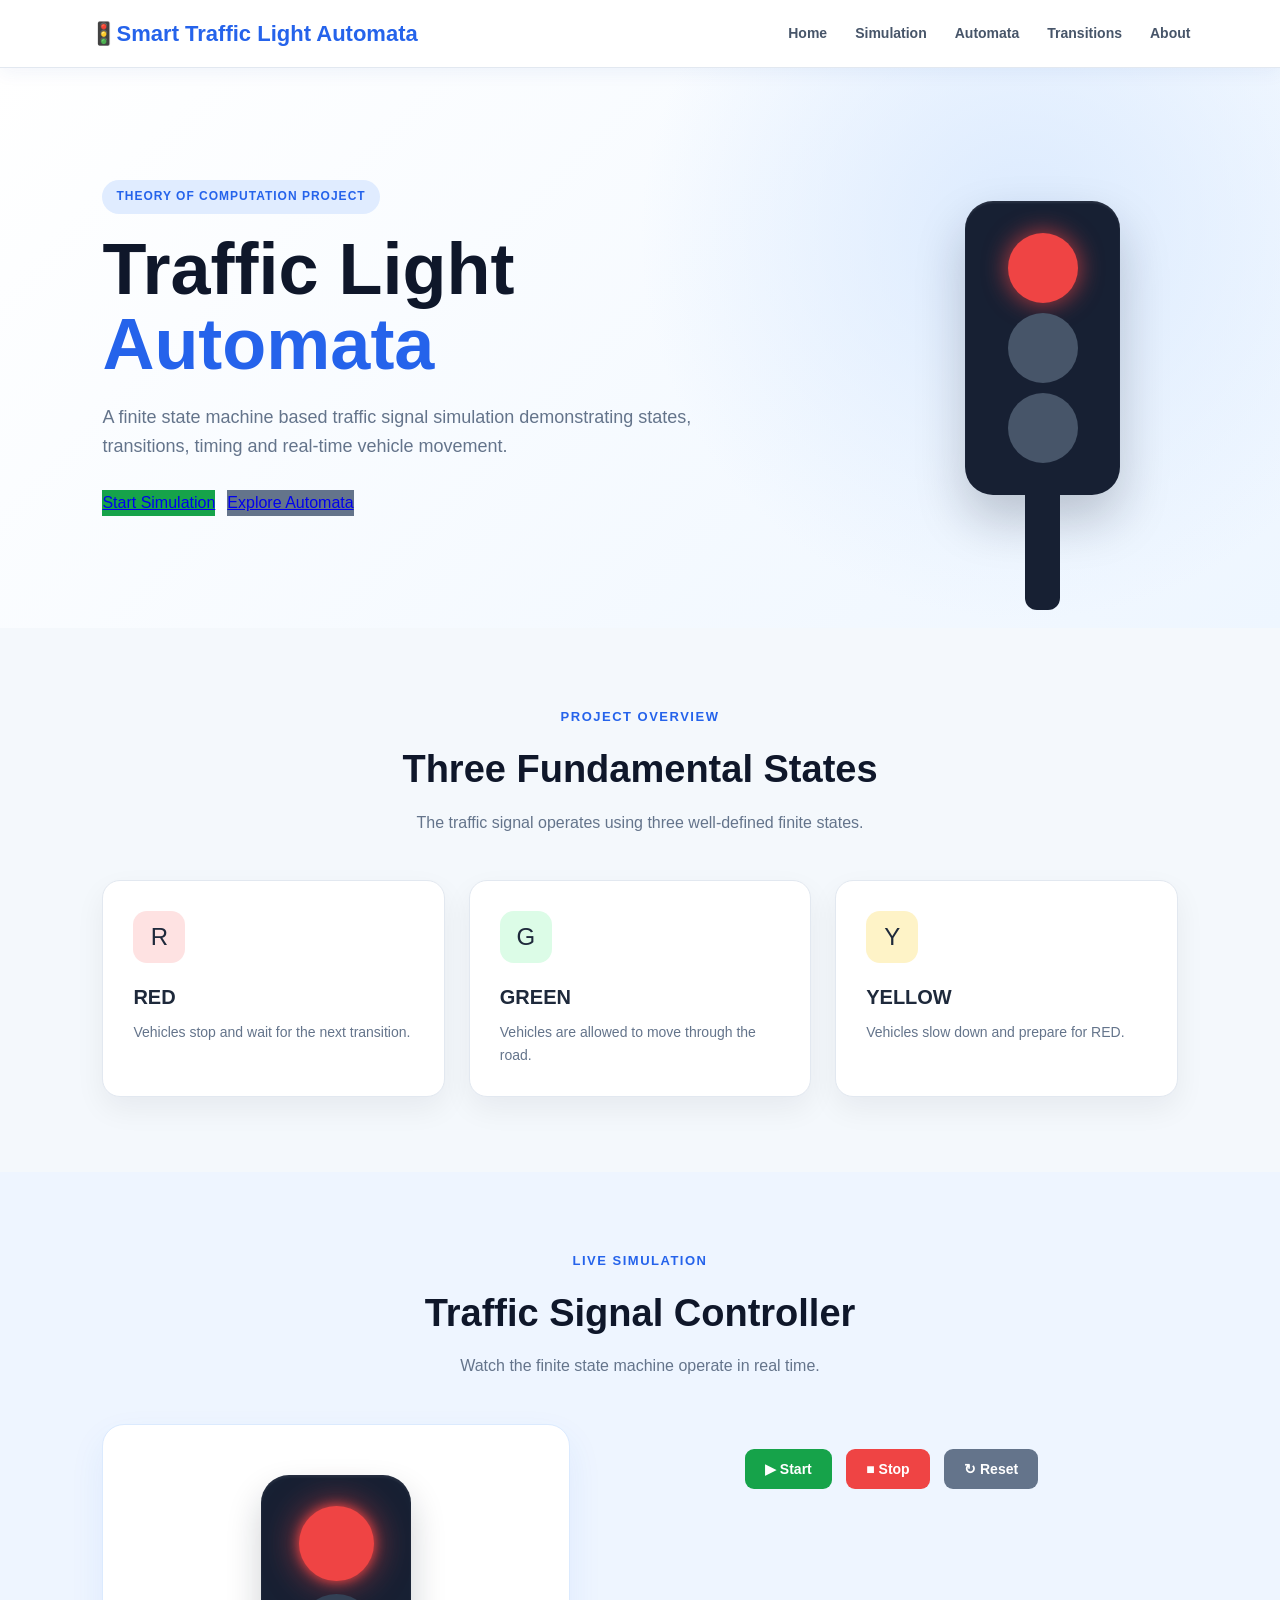
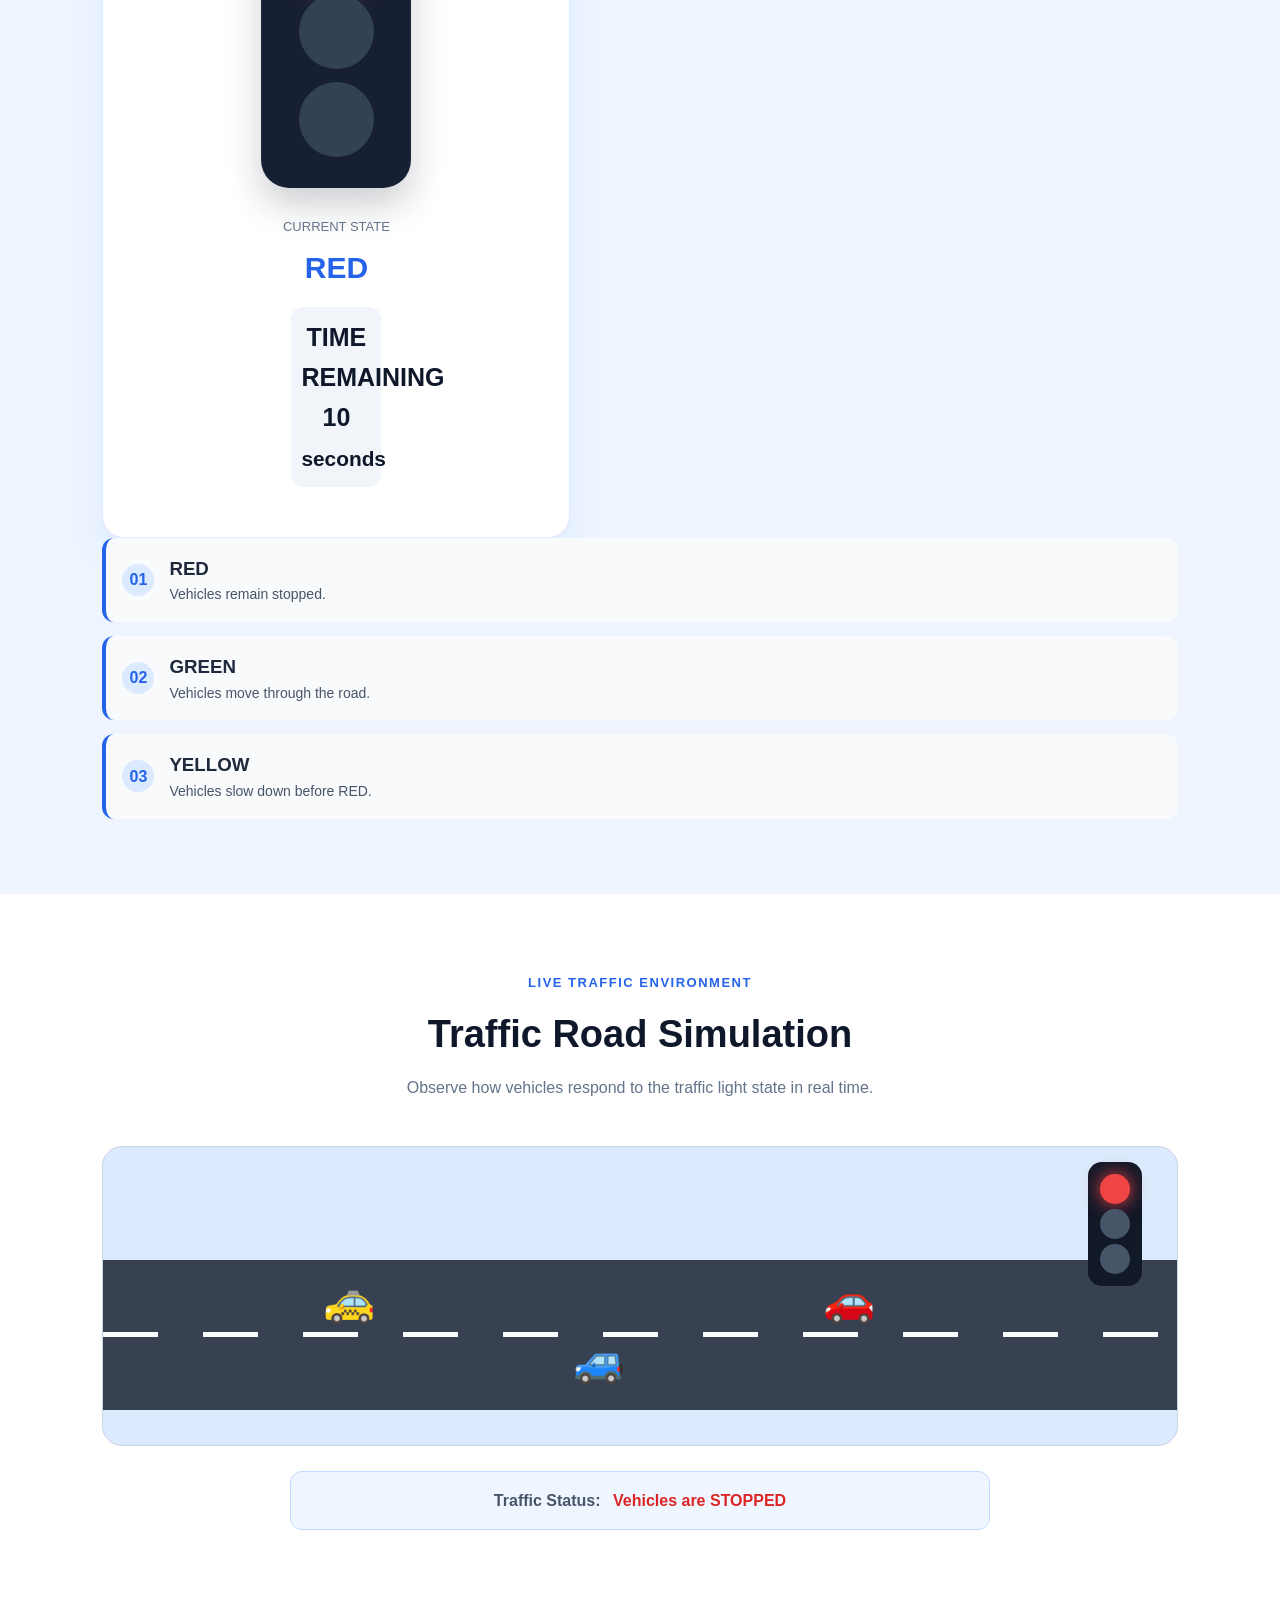
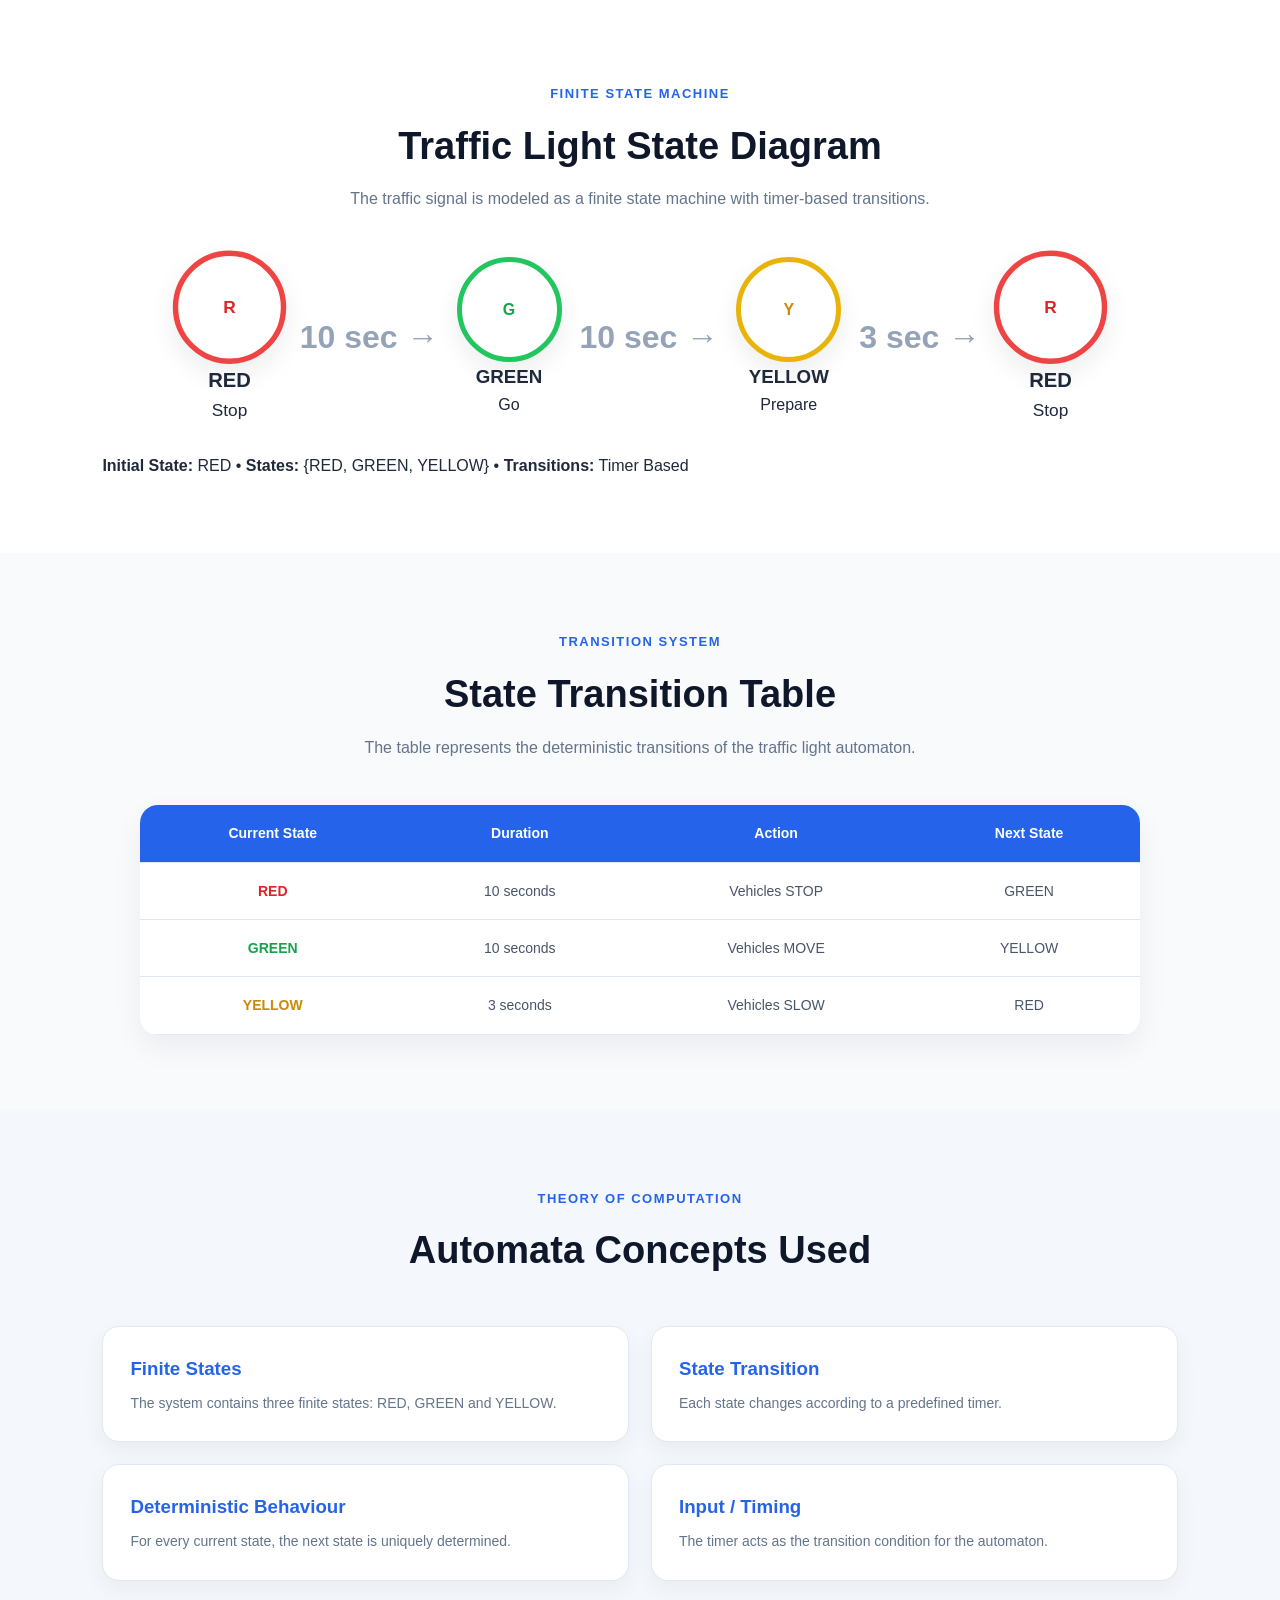
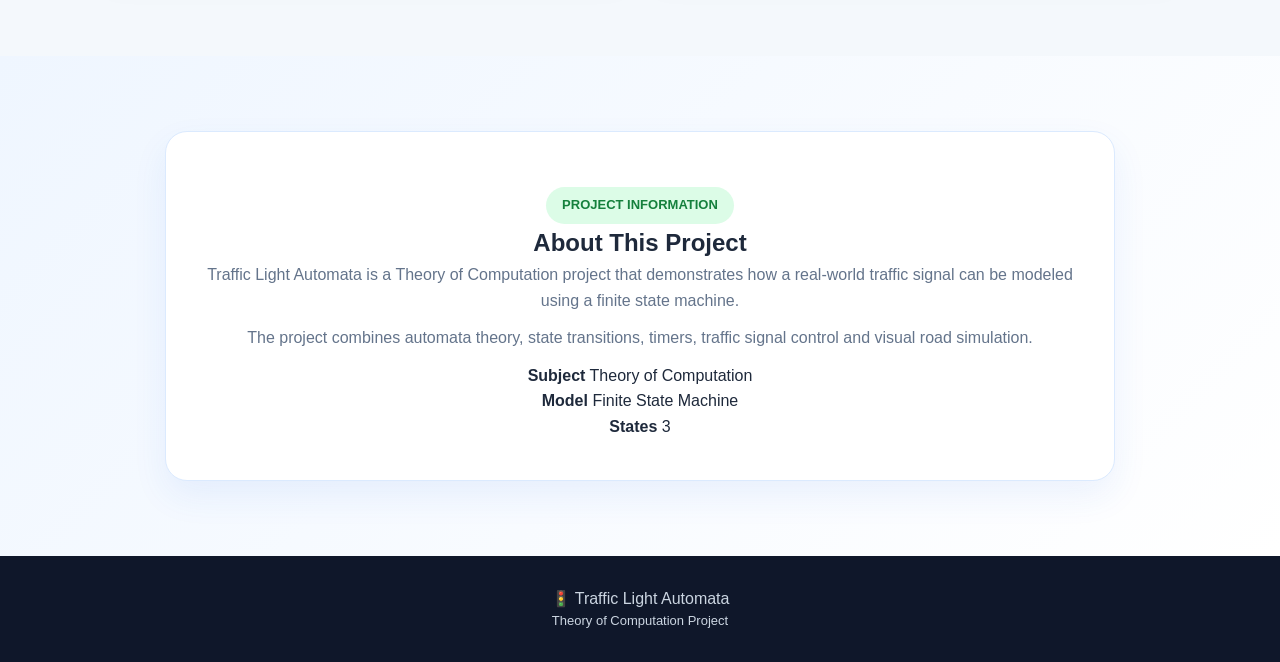
==== commit f3ee1422: "Add Google site verification" ====
--- a/index.html
+++ b/index.html
@@ -2,22 +2,23 @@
 <html lang="en">
 
 <head>
+    <meta name="google-site-verification" content="T9aRC25wmuDdvoOSUS79K2mMBS2fT9k1vPfbIZ90Slk" />
     <meta charset="UTF-8">
     <meta name="viewport" content="width=device-width, initial-scale=1.0">
 
-    <title>Traffic Light Automata | FSM Simulation</title>
+    <title>Smart Traffic Light Automata</title>
 
     <link rel="stylesheet" href="style.css">
 </head>
 
 <body>
 
-    <!-- Navigation -->
+    <!-- ================= NAVBAR ================= -->
 
     <nav class="navbar">
 
         <div class="logo">
-            🚦 Traffic Light Automata
+            🚦Smart Traffic Light Automata
         </div>
 
         <div class="nav-links">
@@ -31,9 +32,9 @@
     </nav>
 
 
-    <!-- Hero Section -->
-
-    <section id="home" class="hero">
+    <!-- ================= HERO ================= -->
+
+    <section class="hero" id="home">
 
         <div class="hero-content">
 
@@ -47,18 +48,18 @@
             </h1>
 
             <p>
-                A Finite State Machine based simulation
-                demonstrating how traffic signals transition
-                between different states.
+                A finite state machine based traffic signal
+                simulation demonstrating states, transitions,
+                timing and real-time vehicle movement.
             </p>
 
             <div class="hero-buttons">
 
-                <a href="#simulation" class="primary-btn">
-                    🚦 Start Simulation
+                <a href="#simulation" class="start-btn">
+                    Start Simulation
                 </a>
 
-                <a href="#automata" class="secondary-btn">
+                <a href="#automata" class="reset-btn">
                     Explore Automata
                 </a>
 
@@ -66,290 +67,307 @@
 
         </div>
 
+
         <div class="hero-visual">
 
-            <div class="mini-signal">
-
-                <div id="hero-red" class="mini-light red"></div>
-
-                <div id="hero-yellow" class="mini-light yellow"></div>
-
-                <div id="hero-green" class="mini-light green"></div>
+            <div class="hero-signal">
+
+                <div class="mini-light" id="hero-red"></div>
+                <div class="mini-light" id="hero-yellow"></div>
+                <div class="mini-light" id="hero-green"></div>
 
             </div>
 
         </div>
 
     </section>
-    <!-- ================================
-     TRAFFIC ROAD SIMULATION
-================================ -->
+
+
+    <!-- ================= OVERVIEW ================= -->
+
+    <section class="info-section">
+
+        <div class="section-heading">
+
+            <span>PROJECT OVERVIEW</span>
+
+            <h2>Three Fundamental States</h2>
+
+            <p>
+                The traffic signal operates using three
+                well-defined finite states.
+            </p>
+
+        </div>
+
+
+        <div class="info-grid">
+
+            <div class="info-card">
+
+                <div class="info-icon red-icon">
+                    R
+                </div>
+
+                <h3>RED</h3>
+
+                <p>
+                    Vehicles stop and wait for the next transition.
+                </p>
+
+            </div>
+
+
+            <div class="info-card">
+
+                <div class="info-icon green-icon">
+                    G
+                </div>
+
+                <h3>GREEN</h3>
+
+                <p>
+                    Vehicles are allowed to move through the road.
+                </p>
+
+            </div>
+
+
+            <div class="info-card">
+
+                <div class="info-icon yellow-icon">
+                    Y
+                </div>
+
+                <h3>YELLOW</h3>
+
+                <p>
+                    Vehicles slow down and prepare for RED.
+                </p>
+
+            </div>
+
+        </div>
+
+    </section>
+
+
+    <!-- ================= SIMULATION ================= -->
+
+    <section class="simulation-section" id="simulation">
+
+        <div class="section-heading">
+
+            <span>LIVE SIMULATION</span>
+
+            <h2>Traffic Signal Controller</h2>
+
+            <p>
+                Watch the finite state machine operate in real time.
+            </p>
+
+        </div>
+
+
+        <div class="simulation-container">
+
+            <div class="simulation-card">
+
+                <div class="traffic-light">
+
+                    <div class="light" id="red"></div>
+
+                    <div class="light" id="yellow"></div>
+
+                    <div class="light" id="green"></div>
+
+                </div>
+
+
+                <div class="state-display">
+
+                    <span class="current-label">
+                        CURRENT STATE
+                    </span>
+
+                    <h2 id="currentState">
+                        RED
+                    </h2>
+
+                    <div class="timer-box">
+
+                        <span>TIME REMAINING</span>
+
+                        <strong id="timer">
+                            10
+                        </strong>
+
+                        <small>seconds</small>
+
+                    </div>
+
+                </div>
+
+            </div>
+
+
+            <div class="controls">
+
+                <button class="start-btn" onclick="startSimulation()">
+                    ▶ Start
+                </button>
+
+                <button class="stop-btn" onclick="stopSimulation()">
+                    ■ Stop
+                </button>
+
+                <button class="reset-btn" onclick="resetSimulation()">
+                    ↻ Reset
+                </button>
+
+            </div>
+
+        </div>
+
+
+        <div class="rules">
+
+            <div class="rule">
+
+                <div class="rule-number">01</div>
+
+                <div>
+                    <h3>RED</h3>
+                    <p>Vehicles remain stopped.</p>
+                </div>
+
+            </div>
+
+
+            <div class="rule">
+
+                <div class="rule-number">02</div>
+
+                <div>
+                    <h3>GREEN</h3>
+                    <p>Vehicles move through the road.</p>
+                </div>
+
+            </div>
+
+
+            <div class="rule">
+
+                <div class="rule-number">03</div>
+
+                <div>
+                    <h3>YELLOW</h3>
+                    <p>Vehicles slow down before RED.</p>
+                </div>
+
+            </div>
+
+        </div>
+
+    </section>
+
+
+    <!-- ================= ROAD ================= -->
 
     <section class="road-section" id="road">
 
         <div class="section-heading">
+
             <span>LIVE TRAFFIC ENVIRONMENT</span>
+
             <h2>Traffic Road Simulation</h2>
+
             <p>
-                Observe how vehicles respond to the traffic light
-                state in real time.
+                Observe how vehicles respond to the traffic
+                light state in real time.
             </p>
-        </div>
+
+        </div>
+
 
         <div class="road-container">
 
             <div class="road-signal">
+
                 <div class="road-signal-box">
-                    <div class="road-light active" id="road-red"></div>
-                    <div class="road-light" id="road-yellow"></div>
-                    <div class="road-light" id="road-green"></div>
-                </div>
-            </div>
+
+                    <div class="road-light active" id="road-red">
+                    </div>
+
+                    <div class="road-light" id="road-yellow">
+                    </div>
+
+                    <div class="road-light" id="road-green">
+                    </div>
+
+                </div>
+
+            </div>
+
 
             <div class="road">
 
                 <div class="road-line"></div>
 
-                <div class="car car-one">🚗</div>
-
-                <div class="car car-two">🚙</div>
-
-                <div class="car car-three">🚕</div>
-
-            </div>
-
-        </div>
+                <div class="car car-one">
+                    🚗
+                </div>
+
+                <div class="car car-two">
+                    🚙
+                </div>
+
+                <div class="car car-three">
+                    🚕
+                </div>
+
+            </div>
+
+        </div>
+
 
         <div class="traffic-status">
+
             <strong>Traffic Status:</strong>
-            <span id="trafficStatus">Vehicles are STOPPED</span>
+
+            <span id="trafficStatus">
+                Vehicles are STOPPED
+            </span>
+
         </div>
 
     </section>
 
 
-    <!-- Project Overview -->
-
-    <section class=" section overview">
+    <!-- ================= FSM ================= -->
+
+    <section class="fsm-section" id="automata">
 
         <div class="section-heading">
 
-            <span>PROJECT OVERVIEW</span>
-
-            <h2>
-                Understanding Traffic Signals Through Automata
-            </h2>
+            <span>FINITE STATE MACHINE</span>
+
+            <h2>Traffic Light State Diagram</h2>
 
             <p>
-                Traffic lights can be represented as a deterministic
-                finite state machine where each signal represents
-                a state and the timer determines the transition.
+                The traffic signal is modeled as a finite
+                state machine with timer-based transitions.
             </p>
 
         </div>
 
 
-        <div class="info-grid">
-
-            <div class="info-card">
-
-                <div class="icon">🔴</div>
-
-                <h3>RED State</h3>
-
-                <p>
-                    Vehicles must stop while the signal remains red.
-                </p>
-
-            </div>
-
-
-            <div class="info-card">
-
-                <div class="icon">🟢</div>
-
-                <h3>GREEN State</h3>
-
-                <p>
-                    Vehicles are allowed to move through the intersection.
-                </p>
-
-            </div>
-
-
-            <div class="info-card">
-
-                <div class="icon">🟡</div>
-
-                <h3>YELLOW State</h3>
-
-                <p>
-                    Vehicles prepare to stop before the signal turns red.
-                </p>
-
-            </div>
-
-        </div>
-
-    </section>
-
-
-    <!-- Simulation -->
-
-    <section id="simulation" class="section simulation-section">
-
-        <div class="section-heading">
-
-            <span>LIVE SIMULATION</span>
-
-            <h2>Traffic Signal Controller</h2>
-
-            <p>
-                Observe the finite state machine operating in real time.
-            </p>
-
-        </div>
-
-
-        <div class="simulation-container">
-
-
-            <!-- Traffic Light -->
-
-            <div class="signal-panel">
-
-                <h3>Current Signal</h3>
-
-                <div class="traffic-light">
-
-                    <div id="red" class="light"></div>
-
-                    <div id="yellow" class="light"></div>
-
-                    <div id="green" class="light"></div>
-
-                </div>
-
-                <div class="state-display">
-
-                    <span>Current State</span>
-
-                    <h2 id="currentState">RED</h2>
-
-                </div>
-
-                <div class="timer-box">
-
-                    <span>TIME REMAINING</span>
-
-                    <strong>
-                        <span id="timer">10</span>s
-                    </strong>
-
-                </div>
-
-
-                <div class="controls">
-
-                    <button onclick="startSimulation()" class="start-btn">
-                        ▶ Start
-                    </button>
-
-                    <button onclick="stopSimulation()" class="stop-btn">
-                        ⏸ Stop
-                    </button>
-
-                    <button onclick="resetSimulation()" class="reset-btn">
-                        ↻ Reset
-                    </button>
-
-                </div>
-
-            </div>
-
-
-            <!-- State Information -->
-
-            <div class="simulation-info">
-
-                <h3>How It Works</h3>
-
-                <div class="rule">
-
-                    <span>01</span>
-
-                    <div>
-                        <strong>RED</strong>
-                        <p>Stop for 10 seconds.</p>
-                    </div>
-
-                </div>
-
-
-                <div class="rule">
-
-                    <span>02</span>
-
-                    <div>
-                        <strong>GREEN</strong>
-                        <p>Go for 10 seconds.</p>
-                    </div>
-
-                </div>
-
-
-                <div class="rule">
-
-                    <span>03</span>
-
-                    <div>
-                        <strong>YELLOW</strong>
-                        <p>Prepare for 3 seconds.</p>
-                    </div>
-
-                </div>
-
-
-                <div class="rule">
-
-                    <span>04</span>
-
-                    <div>
-                        <strong>REPEAT</strong>
-                        <p>The machine returns to RED.</p>
-                    </div>
-
-                </div>
-
-            </div>
-
-        </div>
-
-    </section>
-
-
-    <!-- Automata -->
-
-    <section id="automata" class="section automata-section">
-
-        <div class="section-heading">
-
-            <span>FINITE STATE MACHINE</span>
-
-            <h2>Automata State Diagram</h2>
-
-            <p>
-                Each traffic signal is represented as a state.
-                The timer acts as the transition condition.
-            </p>
-
-        </div>
-
-
         <div class="fsm-diagram">
 
 
-            <div class="fsm-state red-node">
+            <!-- RED -->
+
+            <div class="fsm-state red-node" id="fsm-red">
 
                 <div class="node-circle">
                     R
@@ -362,16 +380,24 @@
             </div>
 
 
-            <div class="transition-arrow">
-
-                <span>10 sec</span>
-
-                <strong>→</strong>
-
-            </div>
-
-
-            <div class="fsm-state green-node">
+            <!-- RED → GREEN -->
+
+            <div class="transition-arrow" id="arrow-red-green">
+
+                <span>
+                    10 sec
+                </span>
+
+                <strong>
+                    →
+                </strong>
+
+            </div>
+
+
+            <!-- GREEN -->
+
+            <div class="fsm-state green-node" id="fsm-green">
 
                 <div class="node-circle">
                     G
@@ -384,16 +410,24 @@
             </div>
 
 
-            <div class="transition-arrow">
-
-                <span>10 sec</span>
-
-                <strong>→</strong>
-
-            </div>
-
-
-            <div class="fsm-state yellow-node">
+            <!-- GREEN → YELLOW -->
+
+            <div class="transition-arrow" id="arrow-green-yellow">
+
+                <span>
+                    10 sec
+                </span>
+
+                <strong>
+                    →
+                </strong>
+
+            </div>
+
+
+            <!-- YELLOW -->
+
+            <div class="fsm-state yellow-node" id="fsm-yellow">
 
                 <div class="node-circle">
                     Y
@@ -406,14 +440,22 @@
             </div>
 
 
-            <div class="transition-arrow">
-
-                <span>3 sec</span>
-
-                <strong>→</strong>
-
-            </div>
-
+            <!-- YELLOW → RED -->
+
+            <div class="transition-arrow" id="arrow-yellow-red">
+
+                <span>
+                    3 sec
+                </span>
+
+                <strong>
+                    →
+                </strong>
+
+            </div>
+
+
+            <!-- RED -->
 
             <div class="fsm-state red-node">
 
@@ -430,36 +472,41 @@
         </div>
 
 
+        <!-- FORMAL FSM -->
+
         <div class="fsm-formula">
 
-            <strong>Initial State:</strong> RED
+            <strong>Initial State:</strong>
+            RED
 
             <span>•</span>
 
-            <strong>States:</strong> {RED, GREEN, YELLOW}
+            <strong>States:</strong>
+            {RED, GREEN, YELLOW}
 
             <span>•</span>
 
-            <strong>Transitions:</strong> Timer Based
+            <strong>Transitions:</strong>
+            Timer Based
 
         </div>
 
     </section>
 
 
-    <!-- Transition Table -->
-
-    <section id="transition" class="section transition-section">
+    <!-- ================= TRANSITION TABLE ================= -->
+
+    <section class="table-section" id="transition">
 
         <div class="section-heading">
 
-            <span>TRANSITION FUNCTION</span>
+            <span>TRANSITION SYSTEM</span>
 
             <h2>State Transition Table</h2>
 
             <p>
-                The table defines how the automaton moves from
-                one state to another.
+                The table represents the deterministic
+                transitions of the traffic light automaton.
             </p>
 
         </div>
@@ -474,11 +521,8 @@
                     <tr>
 
                         <th>Current State</th>
-
-                        <th>Input / Timer</th>
-
+                        <th>Duration</th>
                         <th>Action</th>
-
                         <th>Next State</th>
 
                     </tr>
@@ -491,65 +535,71 @@
                     <tr>
 
                         <td>
-                            <span class="table-state red-text">
+                            <span class="status-red">
                                 RED
                             </span>
                         </td>
 
-                        <td>10 seconds</td>
-
-                        <td>Stop vehicles</td>
-
-                        <td>
-                            <span class="table-state green-text">
+                        <td>
+                            10 seconds
+                        </td>
+
+                        <td>
+                            Vehicles STOP
+                        </td>
+
+                        <td>
+                            GREEN
+                        </td>
+
+                    </tr>
+
+
+                    <tr>
+
+                        <td>
+                            <span class="status-green">
                                 GREEN
                             </span>
                         </td>
 
+                        <td>
+                            10 seconds
+                        </td>
+
+                        <td>
+                            Vehicles MOVE
+                        </td>
+
+                        <td>
+                            YELLOW
+                        </td>
+
                     </tr>
 
 
                     <tr>
 
                         <td>
-                            <span class="table-state green-text">
-                                GREEN
-                            </span>
-                        </td>
-
-                        <td>10 seconds</td>
-
-                        <td>Allow vehicles</td>
-
-                        <td>
-                            <span class="table-state yellow-text">
+                            <span class="status-yellow">
                                 YELLOW
                             </span>
                         </td>
 
+                        <td>
+                            3 seconds
+                        </td>
+
+                        <td>
+                            Vehicles SLOW
+                        </td>
+
+                        <td>
+                            RED
+                        </td>
+
                     </tr>
 
-
-                    <tr>
-
-                        <td>
-                            <span class="table-state yellow-text">
-                                YELLOW
-                            </span>
-                        </td>
-
-                        <td>3 seconds</td>
-
-                        <td>Prepare to stop</td>
-
-                        <td>
-                            <span class="table-state red-text">
-                                RED
-                            </span>
-                        </td>
-
-                    </tr>
-
                 </tbody>
 
             </table>
@@ -559,28 +609,28 @@
     </section>
 
 
-    <!-- Automata Concepts -->
-
-    <section class="section concepts-section">
+    <!-- ================= CONCEPTS ================= -->
+
+    <section class="concepts-section">
 
         <div class="section-heading">
 
-            <span>AUTOMATA CONCEPTS</span>
-
-            <h2>How This Project Uses FSM</h2>
-
-        </div>
-
-
-        <div class="concept-grid">
+            <span>THEORY OF COMPUTATION</span>
+
+            <h2>Automata Concepts Used</h2>
+
+        </div>
+
+
+        <div class="concepts-grid">
 
             <div class="concept-card">
 
-                <h3>States</h3>
+                <h3>Finite States</h3>
 
                 <p>
-                    RED, GREEN and YELLOW represent
-                    the finite states of the automaton.
+                    The system contains three finite states:
+                    RED, GREEN and YELLOW.
                 </p>
 
             </div>
@@ -588,11 +638,11 @@
 
             <div class="concept-card">
 
-                <h3>Input</h3>
+                <h3>State Transition</h3>
 
                 <p>
-                    Timer values act as the input condition
-                    that triggers state transitions.
+                    Each state changes according to a
+                    predefined timer.
                 </p>
 
             </div>
@@ -600,11 +650,11 @@
 
             <div class="concept-card">
 
-                <h3>Transition</h3>
+                <h3>Deterministic Behaviour</h3>
 
                 <p>
-                    The transition function determines
-                    the next state of the traffic signal.
+                    For every current state, the next state
+                    is uniquely determined.
                 </p>
 
             </div>
@@ -612,11 +662,11 @@
 
             <div class="concept-card">
 
-                <h3>Deterministic Behaviour</h3>
+                <h3>Input / Timing</h3>
 
                 <p>
-                    Every state follows a fixed transition,
-                    making the machine deterministic.
+                    The timer acts as the transition
+                    condition for the automaton.
                 </p>
 
             </div>
@@ -626,36 +676,67 @@
     </section>
 
 
-    <!-- About -->
-
-    <section id="about" class="section about-section">
+    <!-- ================= ABOUT ================= -->
+
+    <section class="about-section" id="about">
 
         <div class="about-card">
 
-            <span>ABOUT THE PROJECT</span>
+            <span class="project-tag">
+                PROJECT INFORMATION
+            </span>
 
             <h2>
-                Traffic Light Automata
+                About This Project
             </h2>
 
             <p>
-                This project demonstrates the application of
-                Finite Automata in a real-world traffic control
-                system. The traffic signal is modeled as a
-                deterministic finite state machine.
+                Traffic Light Automata is a Theory of
+                Computation project that demonstrates how
+                a real-world traffic signal can be modeled
+                using a finite state machine.
             </p>
 
-            <div class="project-tags">
-
-                <span>Automata Theory</span>
-
-                <span>Finite State Machine</span>
-
-                <span>HTML</span>
-
-                <span>CSS</span>
-
-                <span>JavaScript</span>
+            <p>
+                The project combines automata theory,
+                state transitions, timers, traffic signal
+                control and visual road simulation.
+            </p>
+
+
+            <div class="project-details">
+
+                <div>
+
+                    <strong>Subject</strong>
+
+                    <span>
+                        Theory of Computation
+                    </span>
+
+                </div>
+
+
+                <div>
+
+                    <strong>Model</strong>
+
+                    <span>
+                        Finite State Machine
+                    </span>
+
+                </div>
+
+
+                <div>
+
+                    <strong>States</strong>
+
+                    <span>
+                        3
+                    </span>
+
+                </div>
 
             </div>
 
@@ -664,20 +745,18 @@
     </section>
 
 
-    <!-- Footer -->
+    <!-- ================= FOOTER ================= -->
 
     <footer>
 
-        <h3>🚦 Traffic Light Automata</h3>
+        <div>
+            🚦 Traffic Light Automata
+        </div>
 
         <p>
             Theory of Computation Project
         </p>
 
-        <p class="copyright">
-            © 2026 | Finite State Machine Simulation
-        </p>
-
     </footer>
 
 
